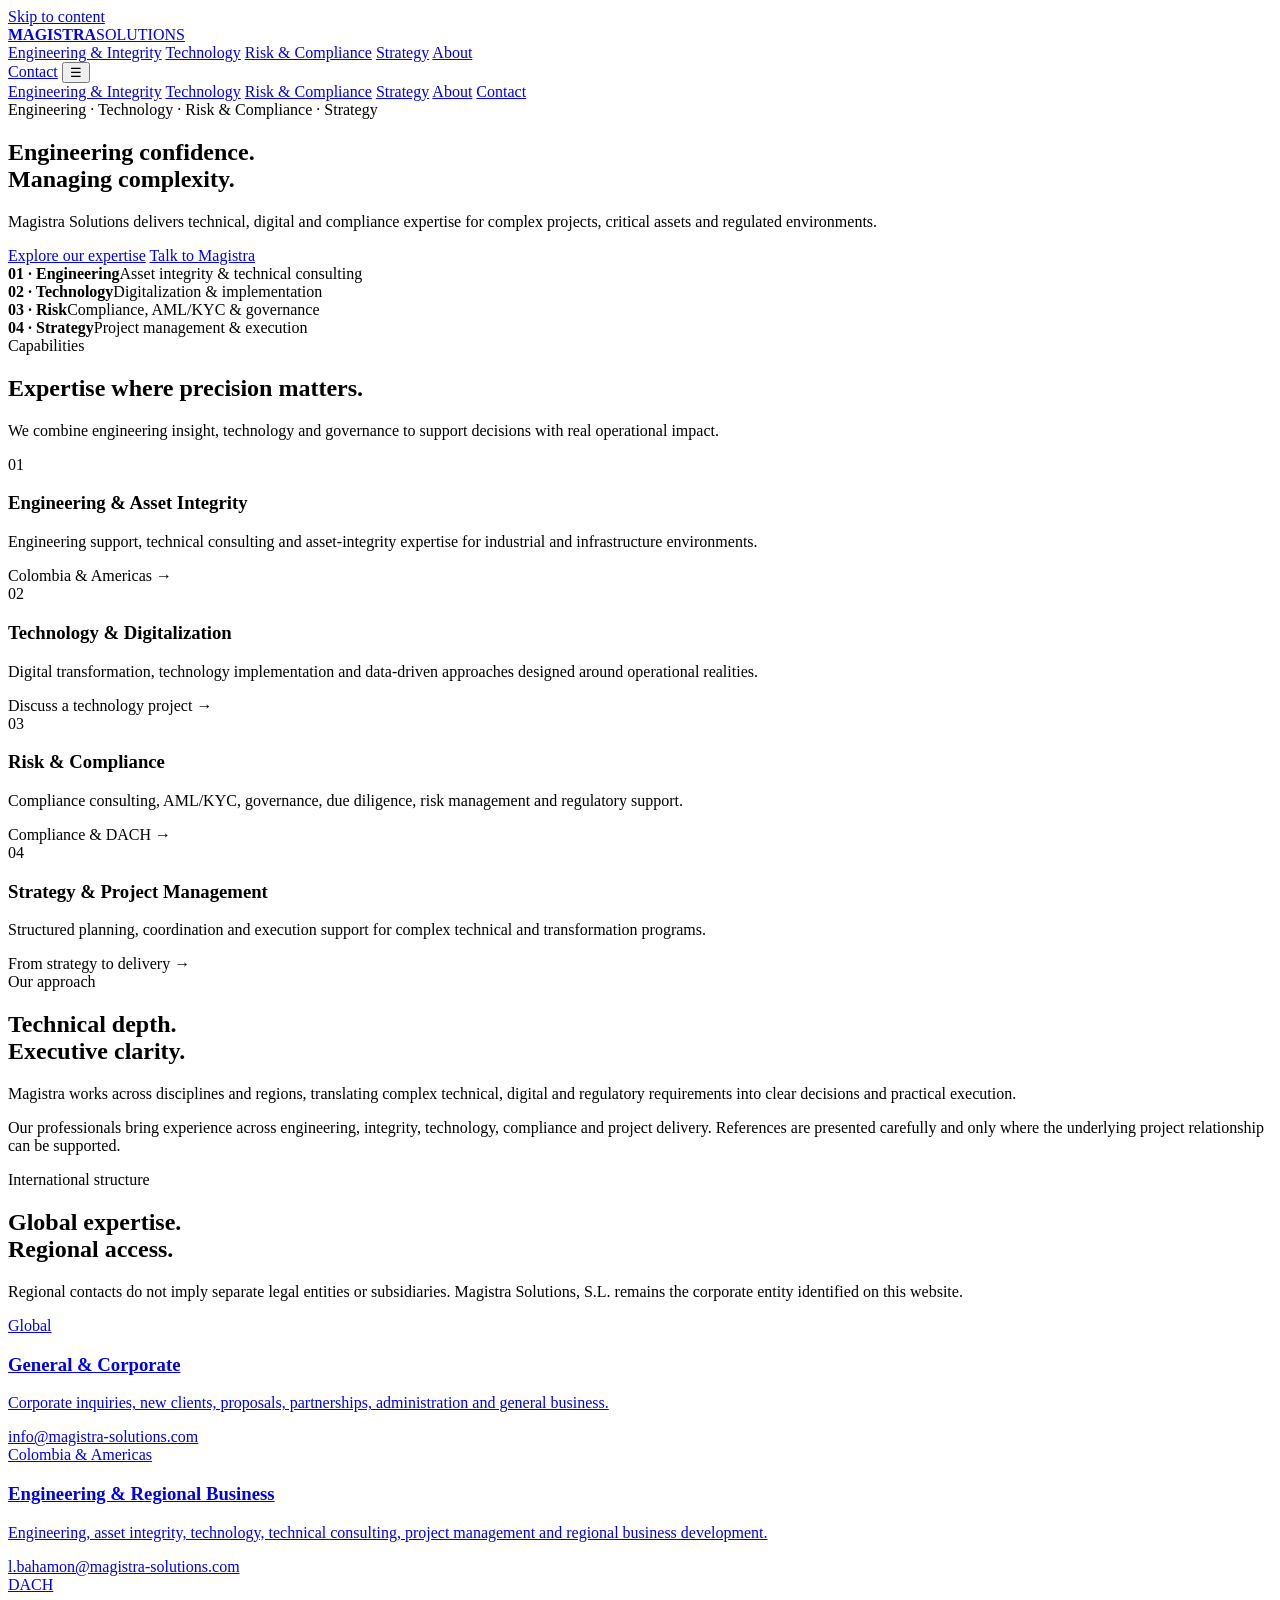
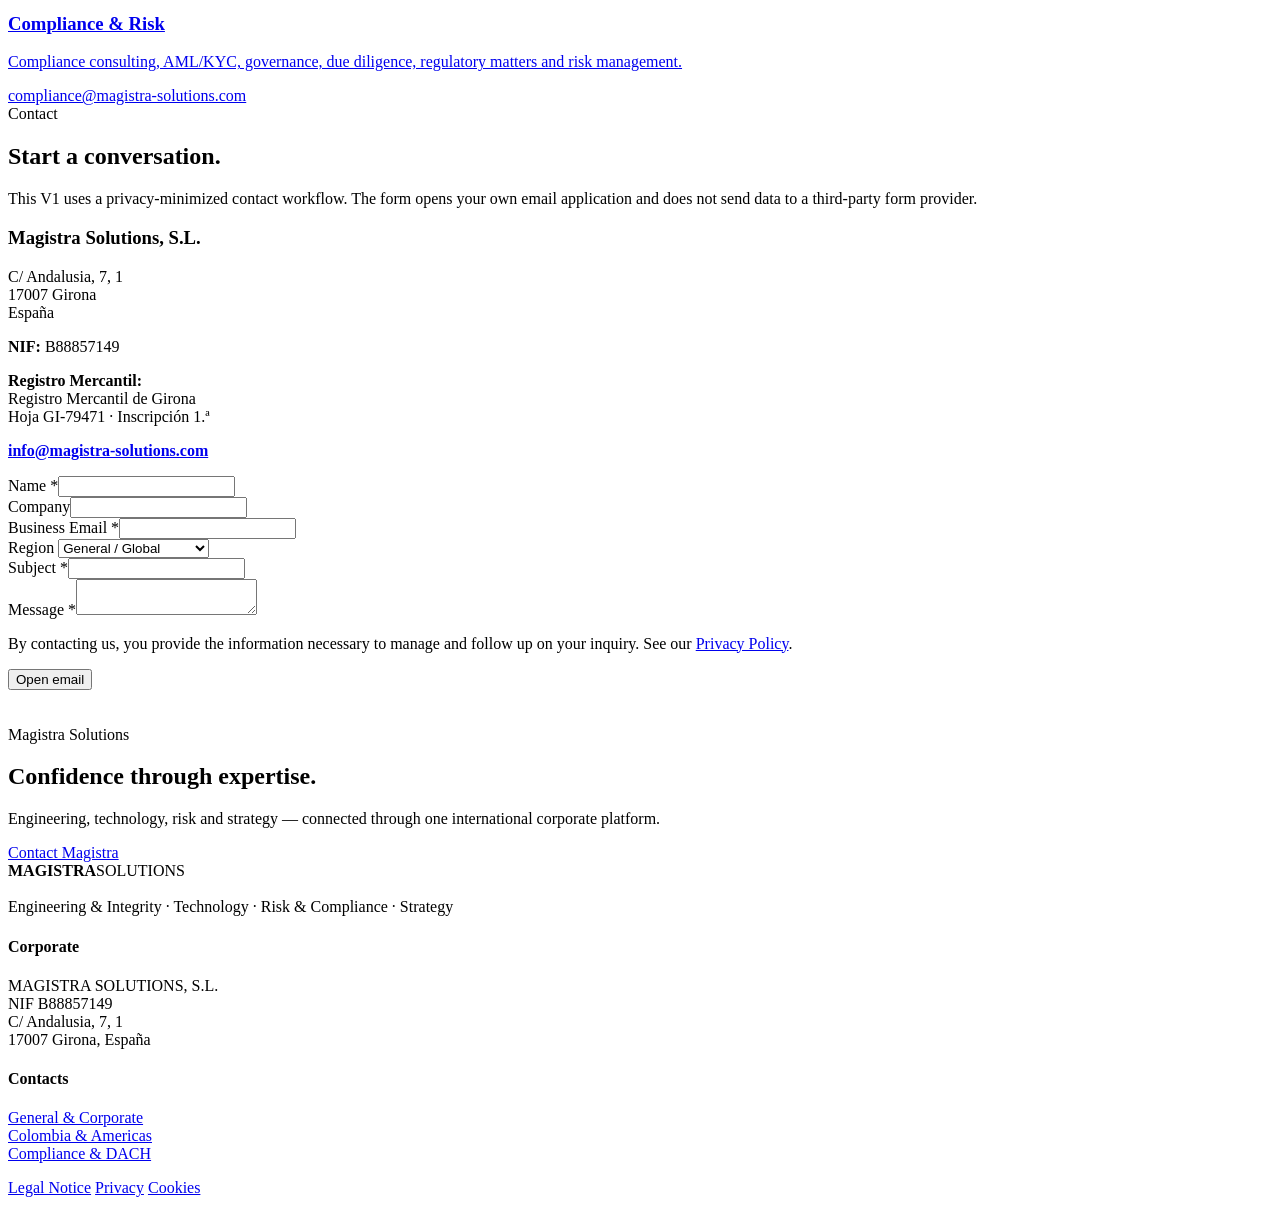
==== index.html @ 89d3f12f "Add files via upload" ====
<!doctype html>
<html lang="en">
<head>
<meta charset="utf-8">
<meta name="viewport" content="width=device-width,initial-scale=1">
<title>Magistra Solutions | Engineering, Technology, Risk & Compliance</title>
<meta name="description" content="Magistra Solutions combines engineering and asset integrity expertise, technology, risk & compliance and strategy across international markets.">
<meta name="theme-color" content="#041426">
<link rel="stylesheet" href="assets/css/style.css">
</head>
<body>

<a class="skip" href="#main">Skip to content</a>
<header class="site-header">
  <div class="wrap header-inner">
    <a class="brand" href="index.html" aria-label="Magistra Solutions home">
      <span class="brand-mark" aria-hidden="true"></span>
      <span class="brand-copy"><strong>MAGISTRA</strong><span>SOLUTIONS</span></span>
    </a>
    <nav class="desktop-nav" aria-label="Main navigation">
      <a href="index.html#engineering">Engineering & Integrity</a>
      <a href="index.html#technology">Technology</a>
      <a href="index.html#compliance">Risk & Compliance</a>
      <a href="index.html#strategy">Strategy</a>
      <a href="index.html#about">About</a>
    </nav>
    <div class="header-actions">
      <a class="btn btn-outline" href="index.html#contact">Contact</a>
      <button class="burger" type="button" data-menu-toggle aria-expanded="false" aria-controls="mobile-menu" aria-label="Open menu">☰</button>
    </div>
  </div>
  <div class="mobile-menu" id="mobile-menu" data-mobile-menu>
    <div class="wrap">
      <a href="index.html#engineering">Engineering & Integrity</a>
      <a href="index.html#technology">Technology</a>
      <a href="index.html#compliance">Risk & Compliance</a>
      <a href="index.html#strategy">Strategy</a>
      <a href="index.html#about">About</a>
      <a href="index.html#contact">Contact</a>
    </div>
  </div>
</header>

<main id="main">
<section class="hero">
  <div class="wrap hero-inner">
    <div class="eyebrow"><span class="dot"></span> Engineering · Technology · Risk & Compliance · Strategy</div>
    <h1>Engineering confidence.<br><span class="gold-text">Managing complexity.</span></h1>
    <p>Magistra Solutions delivers technical, digital and compliance expertise for complex projects, critical assets and regulated environments.</p>
    <div class="hero-actions">
      <a class="btn btn-gold" href="#services">Explore our expertise</a>
      <a class="btn btn-outline" href="#contact">Talk to Magistra</a>
    </div>
    <div class="hero-strip">
      <div><strong>01 · Engineering</strong><span>Asset integrity & technical consulting</span></div>
      <div><strong>02 · Technology</strong><span>Digitalization & implementation</span></div>
      <div><strong>03 · Risk</strong><span>Compliance, AML/KYC & governance</span></div>
      <div><strong>04 · Strategy</strong><span>Project management & execution</span></div>
    </div>
  </div>
</section>

<section id="services">
  <div class="wrap">
    <div class="section-head center reveal">
      <div class="kicker">Capabilities</div>
      <h2>Expertise where <span class="gold-text">precision matters.</span></h2>
      <p>We combine engineering insight, technology and governance to support decisions with real operational impact.</p>
    </div>

    <div class="cards">
      <article class="card reveal" id="engineering">
        <div class="num">01</div>
        <h3>Engineering & Asset Integrity</h3>
        <p>Engineering support, technical consulting and asset-integrity expertise for industrial and infrastructure environments.</p>
        <a class="link-arrow" data-smart-mail data-service="engineering asset integrity" data-region="colombia" data-subject="Engineering & Asset Integrity inquiry">Colombia & Americas →</a>
      </article>

      <article class="card reveal" id="technology">
        <div class="num">02</div>
        <h3>Technology & Digitalization</h3>
        <p>Digital transformation, technology implementation and data-driven approaches designed around operational realities.</p>
        <a class="link-arrow" data-smart-mail data-service="technology digitalization" data-region="global" data-subject="Technology & Digitalization inquiry">Discuss a technology project →</a>
      </article>

      <article class="card reveal" id="compliance">
        <div class="num">03</div>
        <h3>Risk & Compliance</h3>
        <p>Compliance consulting, AML/KYC, governance, due diligence, risk management and regulatory support.</p>
        <a class="link-arrow" data-smart-mail data-service="compliance aml kyc governance risk" data-region="DACH" data-subject="Compliance & Risk inquiry">Compliance & DACH →</a>
      </article>

      <article class="card reveal" id="strategy">
        <div class="num">04</div>
        <h3>Strategy & Project Management</h3>
        <p>Structured planning, coordination and execution support for complex technical and transformation programs.</p>
        <a class="link-arrow" data-smart-mail data-service="strategy project management" data-region="global" data-subject="Strategy & Project Management inquiry">From strategy to delivery →</a>
      </article>
    </div>
  </div>
</section>

<section id="about">
  <div class="wrap">
    <div class="panel reveal">
      <div class="panel-grid">
        <div>
          <div class="kicker">Our approach</div>
          <h2>Technical depth.<br><span class="gold-text">Executive clarity.</span></h2>
        </div>
        <div>
          <p>Magistra works across disciplines and regions, translating complex technical, digital and regulatory requirements into clear decisions and practical execution.</p>
          <p>Our professionals bring experience across engineering, integrity, technology, compliance and project delivery. References are presented carefully and only where the underlying project relationship can be supported.</p>
        </div>
      </div>
    </div>
  </div>
</section>

<section>
  <div class="wrap">
    <div class="section-head reveal">
      <div class="kicker">International structure</div>
      <h2>Global expertise.<br><span class="gold-text">Regional access.</span></h2>
      <p>Regional contacts do not imply separate legal entities or subsidiaries. Magistra Solutions, S.L. remains the corporate entity identified on this website.</p>
    </div>
    <div class="regions">
      <a class="region-card reveal" href="mailto:info@magistra-solutions.com">
        <div class="region">Global</div>
        <h3>General & Corporate</h3>
        <p>Corporate inquiries, new clients, proposals, partnerships, administration and general business.</p>
        <div class="email">info@magistra-solutions.com</div>
      </a>
      <a class="region-card reveal" href="mailto:l.bahamon@magistra-solutions.com">
        <div class="region">Colombia & Americas</div>
        <h3>Engineering & Regional Business</h3>
        <p>Engineering, asset integrity, technology, technical consulting, project management and regional business development.</p>
        <div class="email">l.bahamon@magistra-solutions.com</div>
      </a>
      <a class="region-card reveal" href="mailto:compliance@magistra-solutions.com">
        <div class="region">DACH</div>
        <h3>Compliance & Risk</h3>
        <p>Compliance consulting, AML/KYC, governance, due diligence, regulatory matters and risk management.</p>
        <div class="email">compliance@magistra-solutions.com</div>
      </a>
    </div>
  </div>
</section>

<section id="contact">
  <div class="wrap">
    <div class="section-head reveal">
      <div class="kicker">Contact</div>
      <h2>Start a <span class="gold-text">conversation.</span></h2>
      <p>This V1 uses a privacy-minimized contact workflow. The form opens your own email application and does not send data to a third-party form provider.</p>
    </div>

    <div class="contact-grid">
      <div class="contact-card reveal">
        <h3>Magistra Solutions, S.L.</h3>
        <p>C/ Andalusia, 7, 1<br>17007 Girona<br>España</p>
        <p><strong>NIF:</strong> B88857149</p>
        <p><strong>Registro Mercantil:</strong><br>Registro Mercantil de Girona<br>Hoja GI-79471 · Inscripción 1.ª</p>
        <p><a href="mailto:info@magistra-solutions.com"><strong>info@magistra-solutions.com</strong></a></p>
      </div>

      <form class="reveal" data-contact-form>
        <div class="form-grid">
          <div class="field"><label for="name">Name *</label><input id="name" name="name" autocomplete="name" required></div>
          <div class="field"><label for="company">Company</label><input id="company" name="company" autocomplete="organization"></div>
          <div class="field"><label for="email">Business Email *</label><input id="email" name="email" type="email" autocomplete="email" required></div>
          <div class="field"><label for="region">Region</label>
            <select id="region" name="region">
              <option value="">General / Global</option>
              <option value="Colombia & Americas">Colombia & Americas</option>
              <option value="DACH">DACH</option>
            </select>
          </div>
          <div class="field full"><label for="subject">Subject *</label><input id="subject" name="subject" required></div>
          <div class="field full"><label for="message">Message *</label><textarea id="message" name="message" required></textarea></div>
        </div>
        <p class="form-note">By contacting us, you provide the information necessary to manage and follow up on your inquiry. See our <a href="privacy.html">Privacy Policy</a>.</p>
        <button class="btn btn-gold" type="submit">Open email</button>
        <p class="form-note" data-form-status aria-live="polite"></p>
      </form>
    </div>
  </div>
</section>

<section style="padding-top:20px">
  <div class="wrap">
    <div class="cta reveal">
      <div class="cta-grid">
        <div>
          <div class="kicker">Magistra Solutions</div>
          <h2>Confidence through <span class="gold-text">expertise.</span></h2>
          <p>Engineering, technology, risk and strategy — connected through one international corporate platform.</p>
        </div>
        <a class="btn btn-gold" href="mailto:info@magistra-solutions.com">Contact Magistra</a>
      </div>
    </div>
  </div>
</section>
</main>

<footer class="site-footer">
  <div class="wrap">
    <div class="footer-grid">
      <div>
        <div class="brand">
          <span class="brand-mark" aria-hidden="true"></span>
          <span class="brand-copy"><strong>MAGISTRA</strong><span>SOLUTIONS</span></span>
        </div>
        <p style="margin-top:18px">Engineering & Integrity · Technology · Risk & Compliance · Strategy</p>
      </div>
      <div>
        <h4>Corporate</h4>
        <p>MAGISTRA SOLUTIONS, S.L.<br>NIF B88857149<br>C/ Andalusia, 7, 1<br>17007 Girona, España</p>
      </div>
      <div>
        <h4>Contacts</h4>
        <p><a href="mailto:info@magistra-solutions.com">General & Corporate</a><br>
        <a href="mailto:l.bahamon@magistra-solutions.com">Colombia & Americas</a><br>
        <a href="mailto:compliance@magistra-solutions.com">Compliance & DACH</a></p>
      </div>
    </div>
    <div class="footer-bottom">
      <div class="legal-bar">
        <a href="legal-notice.html">Legal Notice</a>
        <a href="privacy.html">Privacy</a>
        <a href="cookies.html">Cookies</a>
      </div>
      <div style="color:rgba(255,255,255,.45);font-size:.86rem">© 2026 MAGISTRA SOLUTIONS, S.L.</div>
    </div>
  </div>
</footer>

<script src="assets/js/main.js"></script>
</body>
</html>
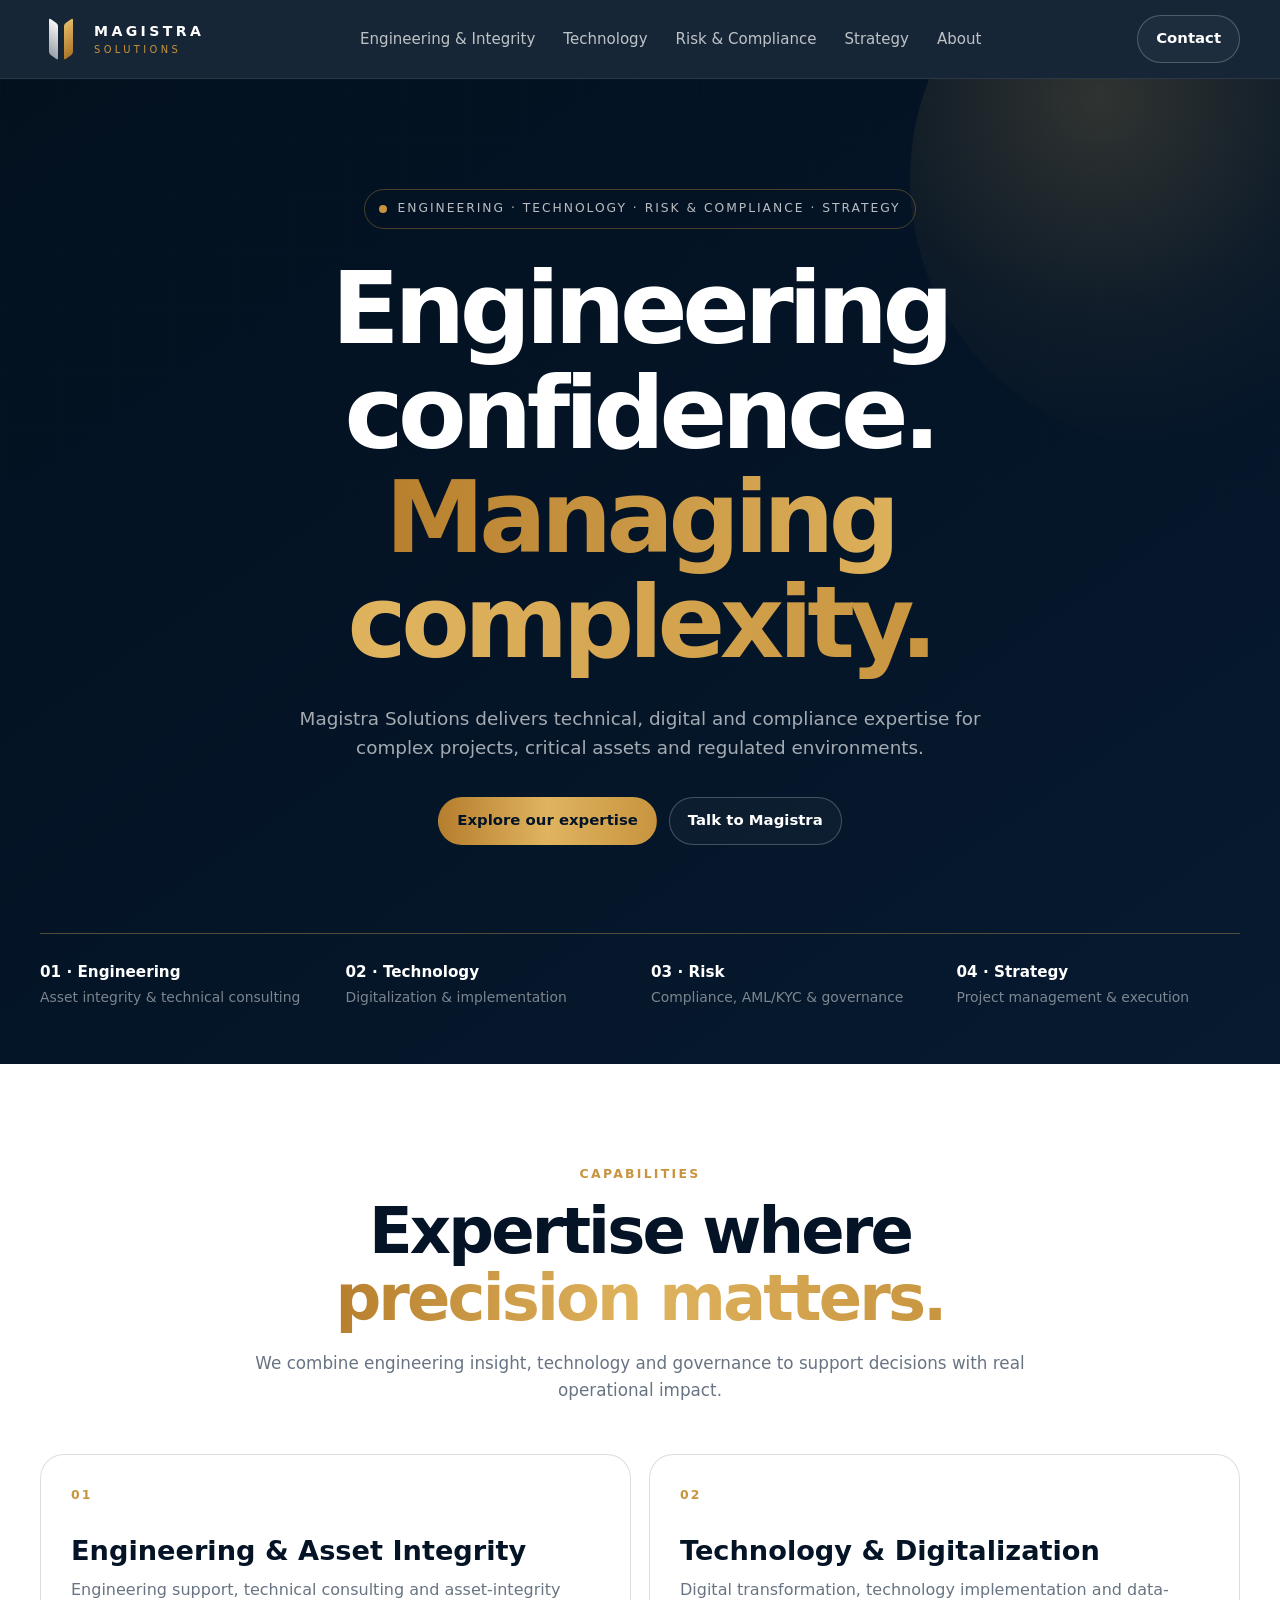
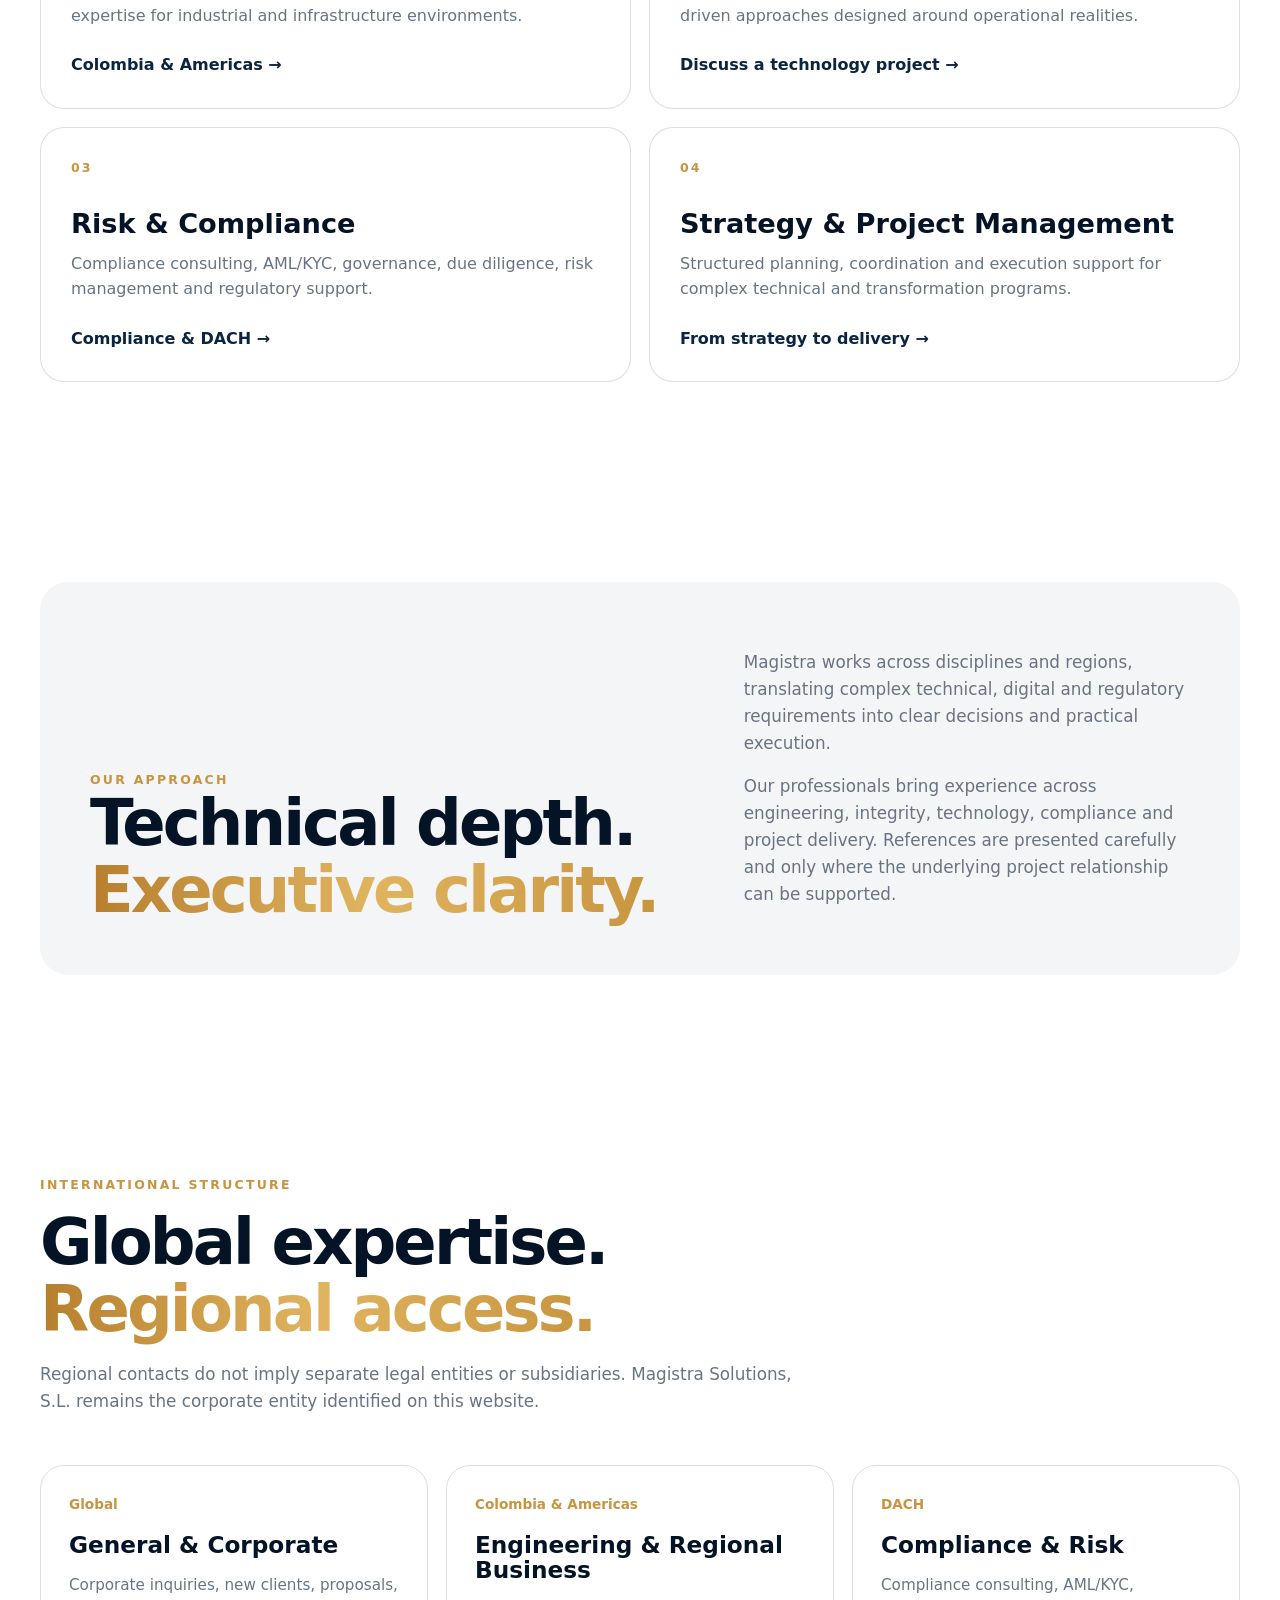
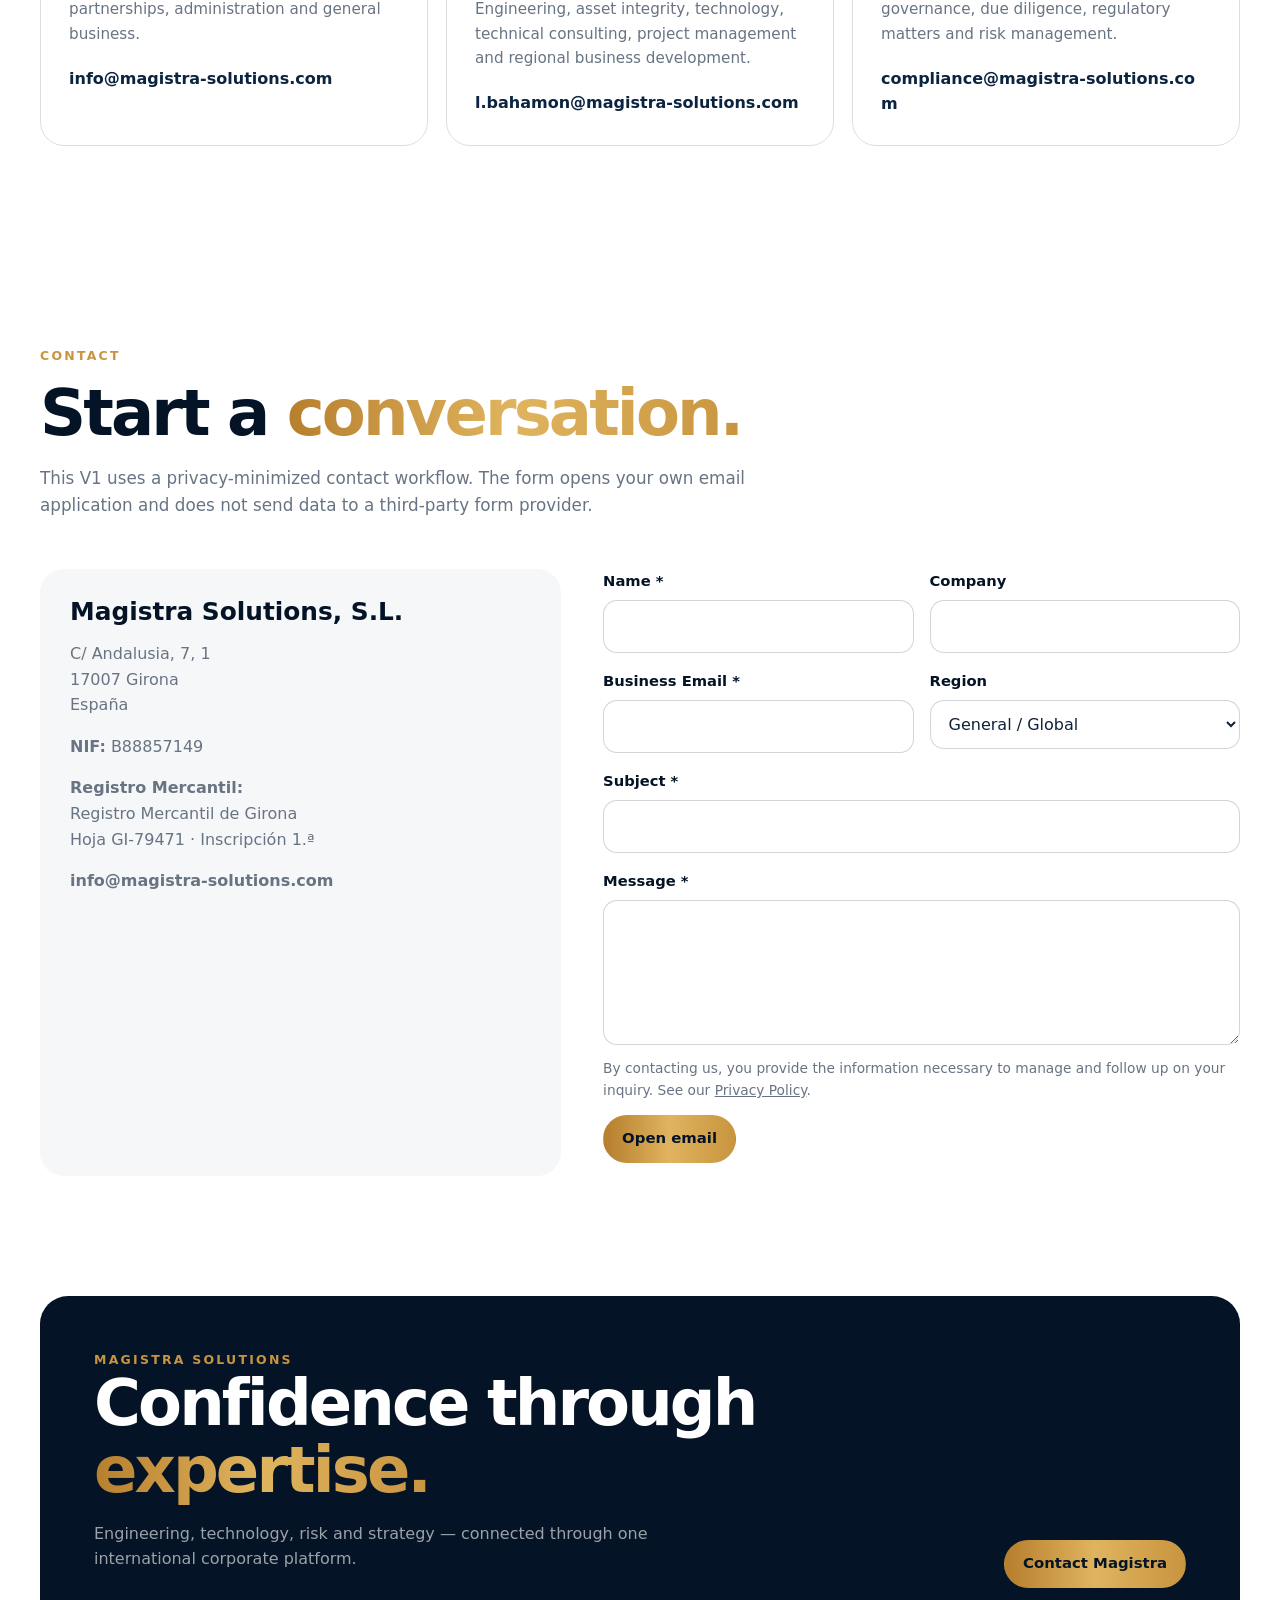
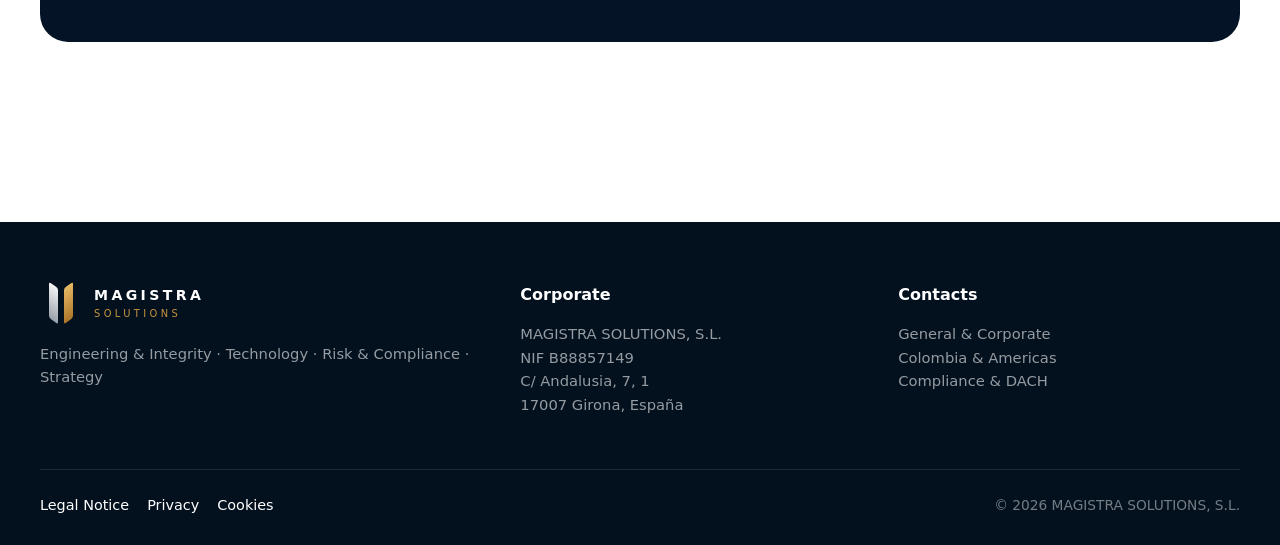
==== commit 0f1ad480: "Add files via upload" ====
--- a/index.html
+++ b/index.html
@@ -6,7 +6,7 @@
 <title>Magistra Solutions | Engineering, Technology, Risk & Compliance</title>
 <meta name="description" content="Magistra Solutions combines engineering and asset integrity expertise, technology, risk & compliance and strategy across international markets.">
 <meta name="theme-color" content="#041426">
-<link rel="stylesheet" href="assets/css/style.css">
+<link rel="stylesheet" href="style.css">
 </head>
 <body>
 
@@ -235,6 +235,6 @@
   </div>
 </footer>
 
-<script src="assets/js/main.js"></script>
+<script src="main.js"></script>
 </body>
 </html>
--- a/style.css
+++ b/style.css
@@ -0,0 +1,176 @@
+
+:root{
+  --navy:#041426;
+  --navy-2:#071a30;
+  --navy-3:#0b2440;
+  --gold:#c8943f;
+  --gold-2:#e0b45f;
+  --silver:#c7cbd1;
+  --white:#f7f7f5;
+  --ink:#10213a;
+  --muted:#687483;
+  --line:rgba(7,24,47,.14);
+  --max:1200px;
+  --radius:28px;
+}
+*{box-sizing:border-box}
+html{scroll-behavior:smooth}
+body{
+  margin:0;
+  font-family:Inter,ui-sans-serif,system-ui,-apple-system,BlinkMacSystemFont,"Segoe UI",sans-serif;
+  color:var(--ink);
+  background:#fff;
+  line-height:1.6;
+}
+a{color:inherit;text-decoration:none}
+img{max-width:100%;display:block}
+button,input,textarea,select{font:inherit}
+.wrap{width:min(calc(100% - 40px),var(--max));margin:auto}
+.skip{position:absolute;left:-9999px;top:auto}
+.skip:focus{left:16px;top:16px;z-index:9999;background:#fff;padding:10px 14px;border-radius:10px}
+.site-header{
+  position:sticky;top:0;z-index:1000;
+  background:rgba(4,20,38,.92);
+  backdrop-filter:blur(14px);
+  border-bottom:1px solid rgba(255,255,255,.08)
+}
+.header-inner{height:78px;display:flex;align-items:center;justify-content:space-between;gap:24px}
+.brand{display:flex;align-items:center;gap:12px;color:#fff}
+.brand-mark{
+  width:42px;height:42px;position:relative;display:inline-block
+}
+.brand-mark:before,.brand-mark:after{
+  content:"";position:absolute;top:3px;width:9px;height:36px;border-radius:2px
+}
+.brand-mark:before{left:9px;background:linear-gradient(#f5f5f4,#9ba1aa);transform:skewY(35deg)}
+.brand-mark:after{right:9px;background:linear-gradient(#e5b965,#ad7629);transform:skewY(-35deg)}
+.brand-copy strong{display:block;letter-spacing:.24em;font-size:.88rem}
+.brand-copy span{display:block;letter-spacing:.34em;font-size:.62rem;color:var(--gold)}
+.desktop-nav{display:flex;gap:28px;align-items:center;color:rgba(255,255,255,.72);font-size:.94rem}
+.desktop-nav a:hover{color:#fff}
+.header-actions{display:flex;align-items:center;gap:12px}
+.btn{
+  display:inline-flex;align-items:center;justify-content:center;min-height:44px;
+  border-radius:999px;padding:11px 18px;font-weight:700;font-size:.93rem;
+  transition:.25s ease;border:1px solid transparent;cursor:pointer
+}
+.btn-gold{background:linear-gradient(90deg,#b67e2d,#e0b45f,#c8943f);color:var(--navy)}
+.btn-gold:hover{transform:translateY(-1px)}
+.btn-outline{border-color:rgba(255,255,255,.23);color:#fff;background:rgba(255,255,255,.03)}
+.btn-outline:hover{background:rgba(255,255,255,.08)}
+.burger{display:none;background:none;border:0;color:#fff;padding:8px;cursor:pointer}
+.mobile-menu{
+  display:none;background:var(--navy);border-top:1px solid rgba(255,255,255,.08);padding:18px 0 24px
+}
+.mobile-menu.open{display:block}
+.mobile-menu a{display:block;padding:12px 0;color:rgba(255,255,255,.78)}
+.hero{
+  position:relative;overflow:hidden;background:linear-gradient(145deg,#03111f 0%,#041426 45%,#071a30 100%);
+  color:#fff;padding:110px 0 54px;min-height:720px
+}
+.hero:before{
+  content:"";position:absolute;inset:0;opacity:.10;
+  background-image:linear-gradient(rgba(255,255,255,.08) 1px,transparent 1px),linear-gradient(90deg,rgba(255,255,255,.08) 1px,transparent 1px);
+  background-size:58px 58px;mask-image:linear-gradient(to bottom,#000,transparent 90%)
+}
+.hero:after{
+  content:"";position:absolute;width:540px;height:540px;right:-170px;top:-170px;border-radius:50%;
+  background:radial-gradient(circle at 35% 35%,rgba(224,180,95,.20),rgba(200,148,63,.05) 45%,transparent 72%)
+}
+.hero-inner{position:relative;z-index:2;text-align:center}
+.eyebrow{
+  display:inline-flex;align-items:center;gap:10px;border:1px solid rgba(200,148,63,.35);
+  border-radius:999px;padding:9px 14px;color:rgba(255,255,255,.72);font-size:.77rem;
+  letter-spacing:.16em;text-transform:uppercase
+}
+.dot{width:8px;height:8px;border-radius:50%;background:var(--gold);box-shadow:0 0 0 0 rgba(200,148,63,.45);animation:pulse 2.4s infinite}
+h1,h2,h3{line-height:1.05;margin:0}
+.hero h1{font-size:clamp(3rem,7.8vw,6.6rem);letter-spacing:-.055em;margin:28px auto 0;max-width:1000px}
+.gold-text{
+  background:linear-gradient(90deg,#b77f2d,#e0b45f,#c8943f);
+  -webkit-background-clip:text;background-clip:text;color:transparent
+}
+.hero p{max-width:760px;margin:28px auto 0;color:rgba(255,255,255,.64);font-size:1.15rem}
+.hero-actions{display:flex;justify-content:center;gap:12px;flex-wrap:wrap;margin-top:34px}
+.hero-strip{margin-top:88px;border-top:1px solid rgba(224,180,95,.35);padding-top:26px;display:grid;grid-template-columns:repeat(4,1fr);gap:22px;text-align:left}
+.hero-strip strong{display:block;color:#fff;font-size:.95rem}
+.hero-strip span{color:rgba(255,255,255,.48);font-size:.87rem}
+section{padding:100px 0}
+.section-head{max-width:780px;margin-bottom:50px}
+.section-head.center{text-align:center;margin-left:auto;margin-right:auto}
+.kicker{color:var(--gold);font-size:.78rem;letter-spacing:.18em;text-transform:uppercase;font-weight:800}
+.section-head h2{font-size:clamp(2.4rem,5vw,4.5rem);letter-spacing:-.045em;margin-top:14px;color:var(--navy)}
+.section-head p{color:var(--muted);font-size:1.05rem;margin-top:18px}
+.cards{display:grid;grid-template-columns:repeat(2,1fr);gap:18px}
+.card{
+  border:1px solid var(--line);border-radius:24px;padding:30px;background:#fff;
+  transition:transform .3s ease,border-color .3s ease,background .3s ease
+}
+.card:hover{transform:translateY(-5px);border-color:rgba(200,148,63,.4);background:rgba(200,148,63,.035)}
+.card .num{color:var(--gold);font-size:.78rem;letter-spacing:.16em;font-weight:800}
+.card h3{font-size:1.7rem;color:var(--navy);margin-top:32px}
+.card p{color:var(--muted);margin:12px 0 0}
+.link-arrow{display:inline-block;margin-top:24px;color:var(--navy-3);font-weight:700}
+.panel{
+  background:#f4f5f6;border-radius:28px;padding:50px
+}
+.panel-grid{display:grid;grid-template-columns:1.15fr .85fr;gap:50px;align-items:end}
+.panel h2{font-size:clamp(2.5rem,5vw,4.6rem);letter-spacing:-.045em;color:var(--navy)}
+.panel p{color:var(--muted);font-size:1.05rem}
+.regions{display:grid;grid-template-columns:repeat(3,1fr);gap:18px}
+.region-card{border:1px solid var(--line);border-radius:24px;padding:28px}
+.region-card .region{color:var(--gold);font-size:.85rem;font-weight:800}
+.region-card h3{font-size:1.45rem;color:var(--navy);margin-top:18px}
+.region-card p{color:var(--muted);font-size:.95rem}
+.region-card .email{margin-top:20px;word-break:break-all;font-weight:800;color:var(--navy-3)}
+.cta{
+  background:var(--navy);color:#fff;border-radius:28px;padding:54px
+}
+.cta-grid{display:grid;grid-template-columns:1fr auto;gap:30px;align-items:end}
+.cta h2{font-size:clamp(2.4rem,5vw,4.6rem);letter-spacing:-.045em}
+.cta p{color:rgba(255,255,255,.6);max-width:660px}
+.contact-grid{display:grid;grid-template-columns:.9fr 1.1fr;gap:42px}
+.contact-card{background:#f6f7f8;border-radius:24px;padding:30px}
+.contact-card h3{color:var(--navy);font-size:1.55rem}
+.contact-card p{color:var(--muted)}
+.form-grid{display:grid;grid-template-columns:1fr 1fr;gap:16px}
+.field{display:flex;flex-direction:column;gap:7px}
+.field.full{grid-column:1/-1}
+label{font-weight:700;color:var(--navy);font-size:.92rem}
+input,textarea,select{
+  width:100%;border:1px solid rgba(7,24,47,.18);border-radius:14px;padding:13px 14px;background:#fff;color:var(--ink)
+}
+textarea{min-height:145px;resize:vertical}
+.form-note{font-size:.86rem;color:var(--muted);margin-top:12px}
+.form-note a{text-decoration:underline}
+.legal-bar{display:flex;gap:18px;flex-wrap:wrap;font-size:.9rem}
+.site-footer{background:#03111f;color:#fff;padding:60px 0 28px;margin-top:80px}
+.footer-grid{display:grid;grid-template-columns:1.3fr 1fr 1fr;gap:36px}
+.footer-grid h4{margin:0 0 12px;font-size:1rem}
+.footer-grid p,.footer-grid a{color:rgba(255,255,255,.58);font-size:.92rem}
+.footer-grid a:hover{color:#fff}
+.footer-bottom{border-top:1px solid rgba(255,255,255,.1);margin-top:38px;padding-top:24px;display:flex;justify-content:space-between;gap:20px;flex-wrap:wrap}
+.legal-page{padding:90px 0 10px}
+.legal-page article{max-width:900px}
+.legal-page h1{font-size:clamp(2.6rem,5vw,4.5rem);color:var(--navy);letter-spacing:-.04em}
+.legal-page h2{font-size:1.45rem;color:var(--navy);margin-top:34px}
+.legal-page p,.legal-page li{color:#435167}
+.notice{border-left:4px solid var(--gold);background:#f7f5ef;padding:16px 18px;border-radius:10px;margin:20px 0}
+.reveal{opacity:0;transform:translateY(24px);transition:opacity .75s ease,transform .75s cubic-bezier(.2,.7,.2,1)}
+.reveal.on{opacity:1;transform:none}
+@keyframes pulse{0%{box-shadow:0 0 0 0 rgba(200,148,63,.45)}70%{box-shadow:0 0 0 12px rgba(200,148,63,0)}100%{box-shadow:0 0 0 0 rgba(200,148,63,0)}}
+@media(max-width:900px){
+  .desktop-nav{display:none}.burger{display:block}.header-actions .btn{display:none}
+  .hero{padding-top:90px;min-height:auto}.hero-strip{grid-template-columns:repeat(2,1fr)}
+  .cards,.regions,.panel-grid,.contact-grid,.footer-grid{grid-template-columns:1fr}
+  .cta-grid{grid-template-columns:1fr}.form-grid{grid-template-columns:1fr}.field.full{grid-column:auto}
+}
+@media(max-width:560px){
+  .wrap{width:min(calc(100% - 24px),var(--max))}
+  .hero h1{font-size:3.15rem}.hero p{font-size:1rem}.hero-strip{grid-template-columns:1fr}
+  section{padding:72px 0}.panel,.cta{padding:30px 24px}.card,.region-card{padding:24px}
+}
+@media(prefers-reduced-motion:reduce){
+  html{scroll-behavior:auto}.reveal{opacity:1;transform:none}.dot{animation:none}
+  *{transition:none!important}
+}
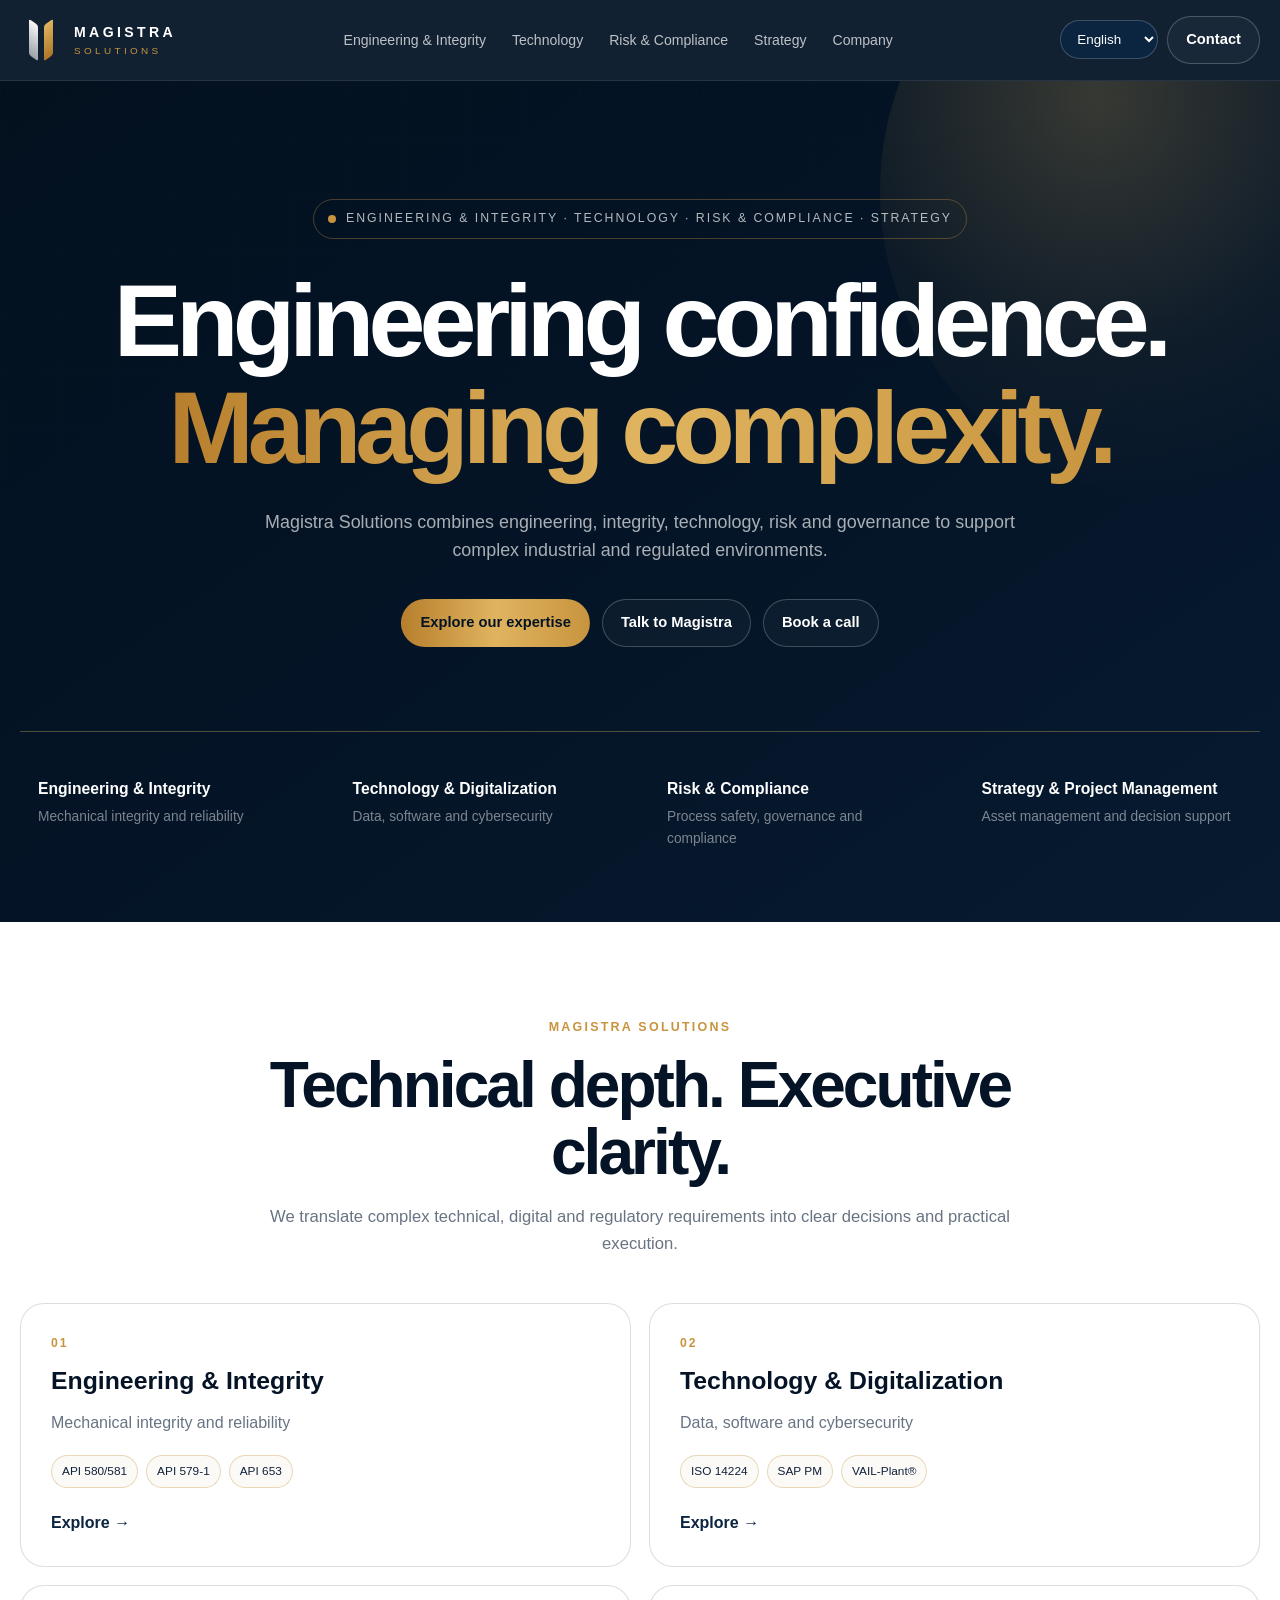
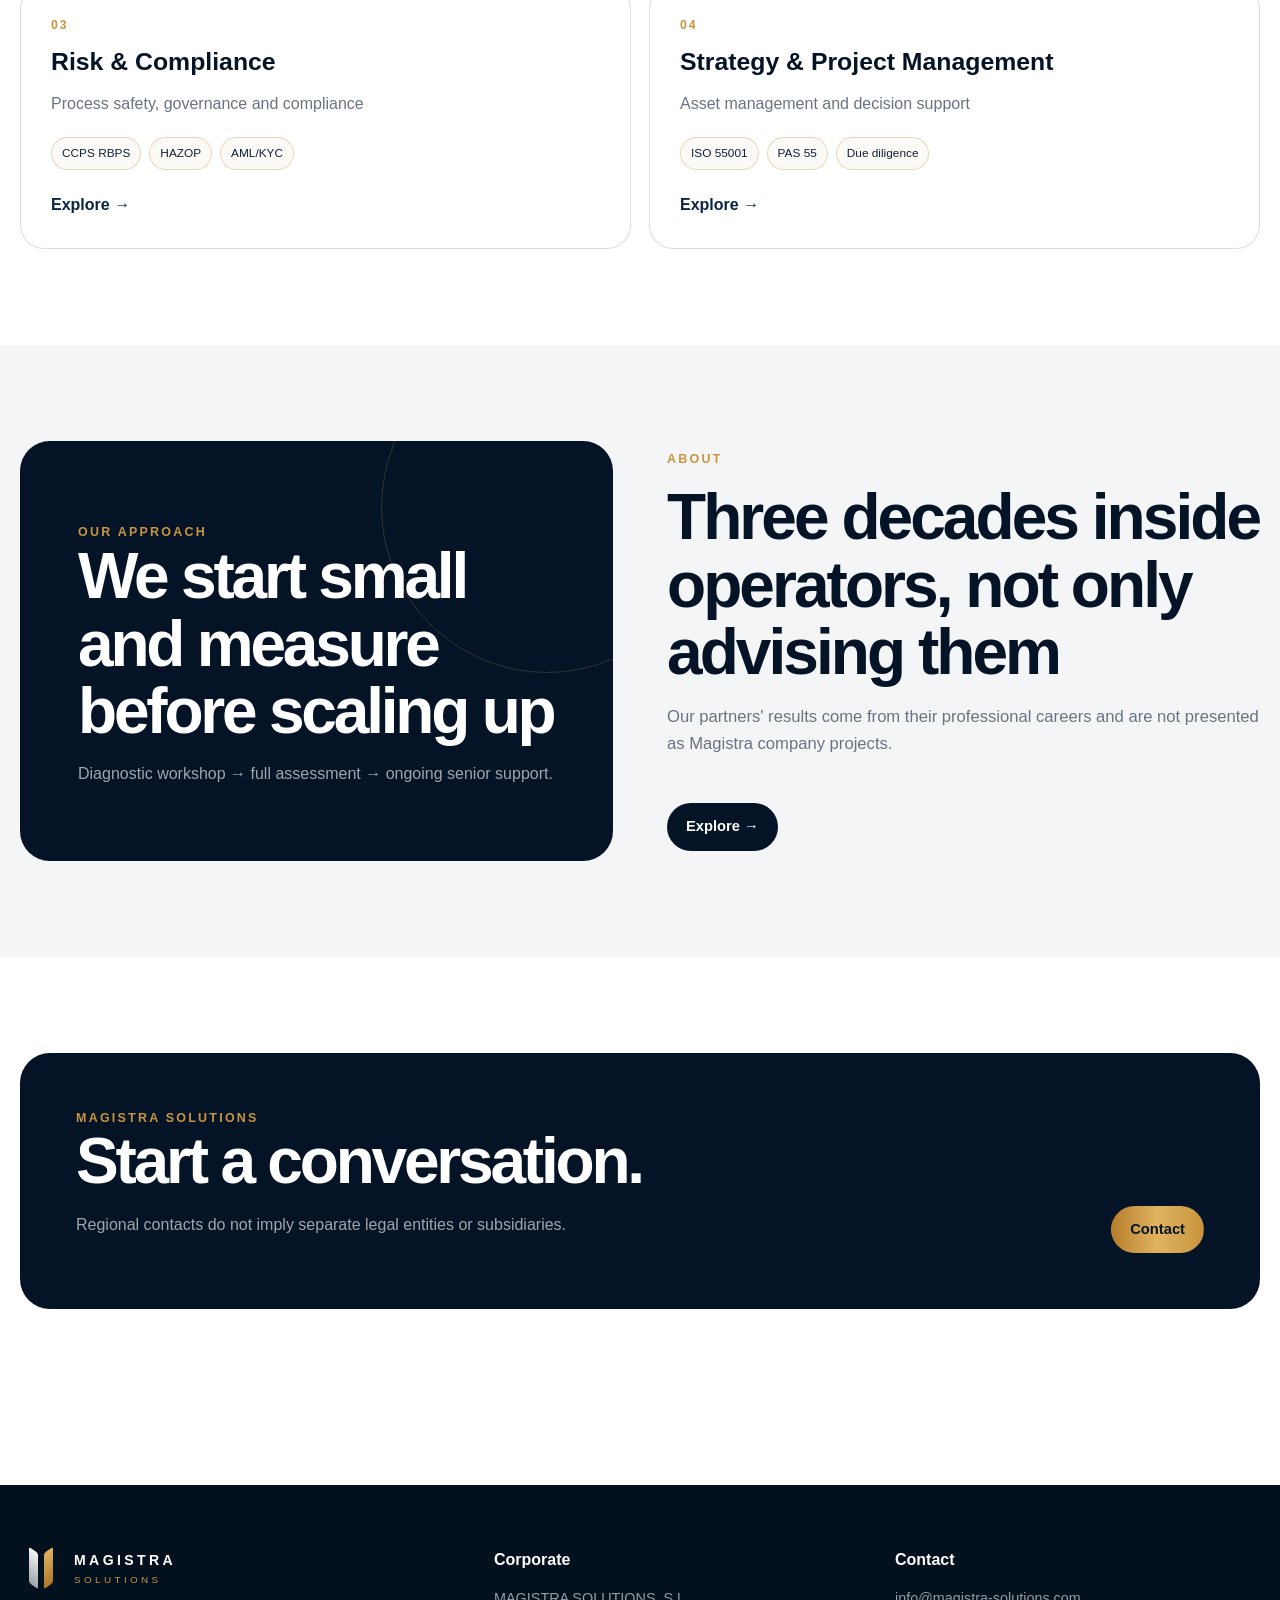
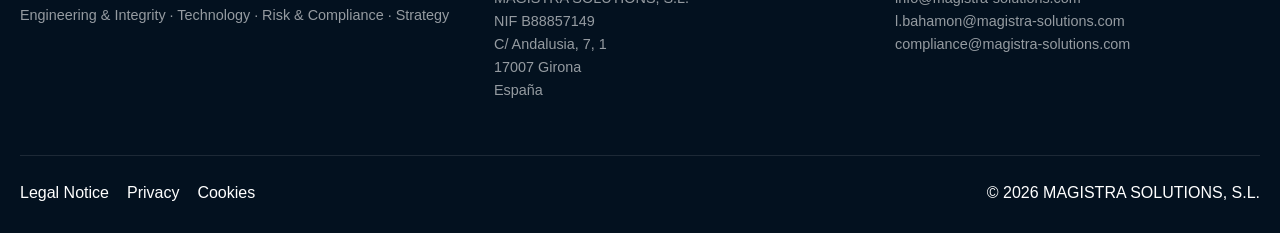
==== commit e043d169: "Add files via upload" ====
--- a/index.html
+++ b/index.html
@@ -1,240 +1,57 @@
-<!doctype html>
-<html lang="en">
-<head>
-<meta charset="utf-8">
-<meta name="viewport" content="width=device-width,initial-scale=1">
-<title>Magistra Solutions | Engineering, Technology, Risk & Compliance</title>
-<meta name="description" content="Magistra Solutions combines engineering and asset integrity expertise, technology, risk & compliance and strategy across international markets.">
-<meta name="theme-color" content="#041426">
-<link rel="stylesheet" href="style.css">
-</head>
-<body>
-
+<!doctype html><html lang="en"><head>
+<meta charset="utf-8"><meta name="viewport" content="width=device-width,initial-scale=1">
+<title>Magistra Solutions | Engineering, Technology, Risk & Compliance</title><meta name="theme-color" content="#041426">
+<meta property="og:type" content="website"><meta property="og:title" content="Magistra Solutions | Engineering, Technology, Risk & Compliance">
+<meta property="og:description" content="Magistra Solutions · Engineering & Integrity · Technology · Risk & Compliance · Strategy">
+<meta property="og:image" content="https://magistra-solutions.com/og-magistra.jpg"><meta property="og:url" content="https://magistra-solutions.com/">
+<meta name="twitter:card" content="summary_large_image">
+<link rel="icon" href="favicon.png" type="image/png"><link rel="stylesheet" href="style.css">
+</head><body>
 <a class="skip" href="#main">Skip to content</a>
 <header class="site-header">
-  <div class="wrap header-inner">
-    <a class="brand" href="index.html" aria-label="Magistra Solutions home">
-      <span class="brand-mark" aria-hidden="true"></span>
-      <span class="brand-copy"><strong>MAGISTRA</strong><span>SOLUTIONS</span></span>
-    </a>
-    <nav class="desktop-nav" aria-label="Main navigation">
-      <a href="index.html#engineering">Engineering & Integrity</a>
-      <a href="index.html#technology">Technology</a>
-      <a href="index.html#compliance">Risk & Compliance</a>
-      <a href="index.html#strategy">Strategy</a>
-      <a href="index.html#about">About</a>
-    </nav>
-    <div class="header-actions">
-      <a class="btn btn-outline" href="index.html#contact">Contact</a>
-      <button class="burger" type="button" data-menu-toggle aria-expanded="false" aria-controls="mobile-menu" aria-label="Open menu">☰</button>
-    </div>
-  </div>
-  <div class="mobile-menu" id="mobile-menu" data-mobile-menu>
-    <div class="wrap">
-      <a href="index.html#engineering">Engineering & Integrity</a>
-      <a href="index.html#technology">Technology</a>
-      <a href="index.html#compliance">Risk & Compliance</a>
-      <a href="index.html#strategy">Strategy</a>
-      <a href="index.html#about">About</a>
-      <a href="index.html#contact">Contact</a>
-    </div>
-  </div>
-</header>
+<div class="wrap header-inner">
+<a class="brand" href="index.html"><span class="brand-mark" aria-hidden="true"></span><span class="brand-copy"><strong>MAGISTRA</strong><span>SOLUTIONS</span></span></a>
+<nav class="navbar" aria-label="Main navigation"><div class="nav-item"><a class="nav-link " href="engineering.html" data-i18n="nav_engineering">Engineering & Integrity</a><div class="dropdown"><a href="engineering.html#rbi">RBI</a><a href="engineering.html#ffs">FFS / RUL</a><a href="engineering.html#rca">RCA / RCM / FMECA</a><a href="engineering.html#ili">ILI / Corrosion</a><a href="engineering.html#training">Technical Training</a></div></div><div class="nav-item"><a class="nav-link " href="technology.html" data-i18n="nav_technology">Technology</a><div class="dropdown"><a href="technology.html#vail">VAIL-Plant®</a><a href="technology.html#sap">Asset Master Data / SAP PM</a><a href="technology.html#data">Data Governance</a><a href="technology.html#models">Analytical Models</a></div></div><div class="nav-item"><a class="nav-link " href="compliance.html" data-i18n="nav_compliance">Risk & Compliance</a><div class="dropdown"><a href="compliance.html#sanctions">Sanctions & Export Controls</a><a href="compliance.html#aml">AML / KYC & Financial Crime</a><a href="compliance.html#payments">Payments & Regulatory Compliance</a><a href="compliance.html#projects">Compliance Management & Regulatory Projects</a></div></div><div class="nav-item"><a class="nav-link " href="strategy.html" data-i18n="nav_strategy">Strategy</a><div class="dropdown"><a href="strategy.html#maturity">Asset Management</a><a href="strategy.html#roadmaps">RCM–RBI Roadmaps</a><a href="strategy.html#duediligence">Technical Due Diligence</a><a href="strategy.html#project">Project Management</a></div></div><div class="nav-item"><a class="nav-link " href="about.html" data-i18n="nav_company">Company</a><div class="dropdown"><a href="about.html#about">About Magistra</a><a href="about.html#experience">Experience</a><a href="about.html#method">Working Method</a><a href="about.html#international">International Structure</a><a href="contact.html">Contact</a></div></div></nav>
+<div class="header-actions">
+<select id="language" class="lang-select" aria-label="Language"><option value="en">English</option><option value="es">Español</option><option value="de">Deutsch</option><option value="ca">Català</option><option value="fr">Français</option></select>
+<a class="btn btn-outline" href="contact.html" data-i18n="nav_contact">Contact</a>
+<button class="burger" type="button" data-menu-toggle aria-expanded="false" aria-controls="mobile-menu">☰</button>
+</div></div>
+<div class="mobile-menu" id="mobile-menu" data-mobile-menu><div class="wrap"><div class="mobile-group"><a href="engineering.html" data-i18n="nav_engineering">Engineering & Integrity</a><small><a href="engineering.html#rbi">RBI</a><a href="engineering.html#ffs">FFS / RUL</a><a href="engineering.html#rca">RCA / RCM / FMECA</a><a href="engineering.html#ili">ILI / Corrosion</a><a href="engineering.html#training">Technical Training</a></small></div><div class="mobile-group"><a href="technology.html" data-i18n="nav_technology">Technology</a><small><a href="technology.html#vail">VAIL-Plant®</a><a href="technology.html#sap">Asset Master Data / SAP PM</a><a href="technology.html#data">Data Governance</a><a href="technology.html#models">Analytical Models</a></small></div><div class="mobile-group"><a href="compliance.html" data-i18n="nav_compliance">Risk & Compliance</a><small><a href="compliance.html#sanctions">Sanctions & Export Controls</a><a href="compliance.html#aml">AML / KYC & Financial Crime</a><a href="compliance.html#payments">Payments & Regulatory Compliance</a><a href="compliance.html#projects">Compliance Management & Regulatory Projects</a></small></div><div class="mobile-group"><a href="strategy.html" data-i18n="nav_strategy">Strategy</a><small><a href="strategy.html#maturity">Asset Management</a><a href="strategy.html#roadmaps">RCM–RBI Roadmaps</a><a href="strategy.html#duediligence">Technical Due Diligence</a><a href="strategy.html#project">Project Management</a></small></div><div class="mobile-group"><a href="about.html" data-i18n="nav_company">Company</a><small><a href="about.html#about">About Magistra</a><a href="about.html#experience">Experience</a><a href="about.html#method">Working Method</a><a href="about.html#international">International Structure</a><a href="contact.html">Contact</a></small></div></div></div>
+</header><main id="main">
+<section class="hero"><div class="wrap hero-inner">
+<div class="eyebrow"><span class="dot"></span><span>ENGINEERING & INTEGRITY · TECHNOLOGY · RISK & COMPLIANCE · STRATEGY</span></div>
+<h1><span data-i18n="home_hero1">Engineering confidence.</span><br><span class="gold-text" data-i18n="home_hero2">Managing complexity.</span></h1>
+<p data-i18n="home_intro">Magistra Solutions combines engineering, integrity, technology, risk and governance to support complex industrial and regulated environments.</p>
+<div class="hero-actions"><a class="btn btn-gold" href="engineering.html" data-i18n="explore">Explore our expertise</a><a class="btn btn-outline" href="contact.html" data-i18n="talk">Talk to Magistra</a><a class="btn btn-outline" href="https://calendar.app.google/2bdi6XMywj6YiHj46" target="_blank" rel="noopener" data-i18n="book">Book a call</a></div>
+<div class="hero-strip">
+<a href="engineering.html"><strong data-i18n="eng_title">Engineering & Integrity</strong><span data-i18n="eng_sub">Mechanical integrity and reliability</span></a>
+<a href="technology.html"><strong data-i18n="tech_title">Technology & Digitalization</strong><span data-i18n="tech_sub">Data, software and cybersecurity</span></a>
+<a href="compliance.html"><strong data-i18n="comp_title">Risk & Compliance</strong><span data-i18n="comp_sub">Process safety, governance and compliance</span></a>
+<a href="strategy.html"><strong data-i18n="strat_title">Strategy & Project Management</strong><span data-i18n="strat_sub">Asset management and decision support</span></a>
+</div></div></section>
 
-<main id="main">
-<section class="hero">
-  <div class="wrap hero-inner">
-    <div class="eyebrow"><span class="dot"></span> Engineering · Technology · Risk & Compliance · Strategy</div>
-    <h1>Engineering confidence.<br><span class="gold-text">Managing complexity.</span></h1>
-    <p>Magistra Solutions delivers technical, digital and compliance expertise for complex projects, critical assets and regulated environments.</p>
-    <div class="hero-actions">
-      <a class="btn btn-gold" href="#services">Explore our expertise</a>
-      <a class="btn btn-outline" href="#contact">Talk to Magistra</a>
-    </div>
-    <div class="hero-strip">
-      <div><strong>01 · Engineering</strong><span>Asset integrity & technical consulting</span></div>
-      <div><strong>02 · Technology</strong><span>Digitalization & implementation</span></div>
-      <div><strong>03 · Risk</strong><span>Compliance, AML/KYC & governance</span></div>
-      <div><strong>04 · Strategy</strong><span>Project management & execution</span></div>
-    </div>
-  </div>
-</section>
+<section><div class="wrap">
+<div class="section-head center reveal"><div class="kicker">MAGISTRA SOLUTIONS</div><h2 data-i18n="approach_h">Technical depth. Executive clarity.</h2><p data-i18n="approach_p">We translate complex technical, digital and regulatory requirements into clear decisions and practical execution.</p></div>
+<div class="cards">
+<article class="card reveal-left"><div class="num">01</div><h3 data-i18n="eng_title">Engineering & Integrity</h3><p data-i18n="eng_sub">Mechanical integrity and reliability</p><div class="badges"><span class="badge">API 580/581</span><span class="badge">API 579-1</span><span class="badge">API 653</span></div><a class="link-arrow" href="engineering.html" data-i18n="learn_more">Explore →</a></article>
+<article class="card reveal-right"><div class="num">02</div><h3 data-i18n="tech_title">Technology & Digitalization</h3><p data-i18n="tech_sub">Data, software and cybersecurity</p><div class="badges"><span class="badge">ISO 14224</span><span class="badge">SAP PM</span><span class="badge">VAIL-Plant®</span></div><a class="link-arrow" href="technology.html" data-i18n="learn_more">Explore →</a></article>
+<article class="card reveal-left"><div class="num">03</div><h3 data-i18n="comp_title">Risk & Compliance</h3><p data-i18n="comp_sub">Process safety, governance and compliance</p><div class="badges"><span class="badge">CCPS RBPS</span><span class="badge">HAZOP</span><span class="badge">AML/KYC</span></div><a class="link-arrow" href="compliance.html" data-i18n="learn_more">Explore →</a></article>
+<article class="card reveal-right"><div class="num">04</div><h3 data-i18n="strat_title">Strategy & Project Management</h3><p data-i18n="strat_sub">Asset management and decision support</p><div class="badges"><span class="badge">ISO 55001</span><span class="badge">PAS 55</span><span class="badge">Due diligence</span></div><a class="link-arrow" href="strategy.html" data-i18n="learn_more">Explore →</a></article>
+</div></div></section>
 
-<section id="services">
-  <div class="wrap">
-    <div class="section-head center reveal">
-      <div class="kicker">Capabilities</div>
-      <h2>Expertise where <span class="gold-text">precision matters.</span></h2>
-      <p>We combine engineering insight, technology and governance to support decisions with real operational impact.</p>
-    </div>
+<section class="band"><div class="wrap split">
+<div class="statement reveal-left"><div class="kicker" data-i18n="approach_k">Our approach</div><h2 data-i18n="method_h">We start small and measure before scaling up</h2><p>Diagnostic workshop → full assessment → ongoing senior support.</p></div>
+<div class="reveal-right"><div class="section-head"><div class="kicker" data-i18n="about">About</div><h2 data-i18n="experience_h">Three decades inside operators, not only advising them</h2><p data-i18n="experience_p">Our partners' results come from their professional careers and are not presented as Magistra company projects.</p></div><a class="btn btn-navy" href="about.html" data-i18n="learn_more">Explore →</a></div>
+</div></section>
 
-    <div class="cards">
-      <article class="card reveal" id="engineering">
-        <div class="num">01</div>
-        <h3>Engineering & Asset Integrity</h3>
-        <p>Engineering support, technical consulting and asset-integrity expertise for industrial and infrastructure environments.</p>
-        <a class="link-arrow" data-smart-mail data-service="engineering asset integrity" data-region="colombia" data-subject="Engineering & Asset Integrity inquiry">Colombia & Americas →</a>
-      </article>
-
-      <article class="card reveal" id="technology">
-        <div class="num">02</div>
-        <h3>Technology & Digitalization</h3>
-        <p>Digital transformation, technology implementation and data-driven approaches designed around operational realities.</p>
-        <a class="link-arrow" data-smart-mail data-service="technology digitalization" data-region="global" data-subject="Technology & Digitalization inquiry">Discuss a technology project →</a>
-      </article>
-
-      <article class="card reveal" id="compliance">
-        <div class="num">03</div>
-        <h3>Risk & Compliance</h3>
-        <p>Compliance consulting, AML/KYC, governance, due diligence, risk management and regulatory support.</p>
-        <a class="link-arrow" data-smart-mail data-service="compliance aml kyc governance risk" data-region="DACH" data-subject="Compliance & Risk inquiry">Compliance & DACH →</a>
-      </article>
-
-      <article class="card reveal" id="strategy">
-        <div class="num">04</div>
-        <h3>Strategy & Project Management</h3>
-        <p>Structured planning, coordination and execution support for complex technical and transformation programs.</p>
-        <a class="link-arrow" data-smart-mail data-service="strategy project management" data-region="global" data-subject="Strategy & Project Management inquiry">From strategy to delivery →</a>
-      </article>
-    </div>
-  </div>
-</section>
-
-<section id="about">
-  <div class="wrap">
-    <div class="panel reveal">
-      <div class="panel-grid">
-        <div>
-          <div class="kicker">Our approach</div>
-          <h2>Technical depth.<br><span class="gold-text">Executive clarity.</span></h2>
-        </div>
-        <div>
-          <p>Magistra works across disciplines and regions, translating complex technical, digital and regulatory requirements into clear decisions and practical execution.</p>
-          <p>Our professionals bring experience across engineering, integrity, technology, compliance and project delivery. References are presented carefully and only where the underlying project relationship can be supported.</p>
-        </div>
-      </div>
-    </div>
-  </div>
-</section>
-
-<section>
-  <div class="wrap">
-    <div class="section-head reveal">
-      <div class="kicker">International structure</div>
-      <h2>Global expertise.<br><span class="gold-text">Regional access.</span></h2>
-      <p>Regional contacts do not imply separate legal entities or subsidiaries. Magistra Solutions, S.L. remains the corporate entity identified on this website.</p>
-    </div>
-    <div class="regions">
-      <a class="region-card reveal" href="mailto:info@magistra-solutions.com">
-        <div class="region">Global</div>
-        <h3>General & Corporate</h3>
-        <p>Corporate inquiries, new clients, proposals, partnerships, administration and general business.</p>
-        <div class="email">info@magistra-solutions.com</div>
-      </a>
-      <a class="region-card reveal" href="mailto:l.bahamon@magistra-solutions.com">
-        <div class="region">Colombia & Americas</div>
-        <h3>Engineering & Regional Business</h3>
-        <p>Engineering, asset integrity, technology, technical consulting, project management and regional business development.</p>
-        <div class="email">l.bahamon@magistra-solutions.com</div>
-      </a>
-      <a class="region-card reveal" href="mailto:compliance@magistra-solutions.com">
-        <div class="region">DACH</div>
-        <h3>Compliance & Risk</h3>
-        <p>Compliance consulting, AML/KYC, governance, due diligence, regulatory matters and risk management.</p>
-        <div class="email">compliance@magistra-solutions.com</div>
-      </a>
-    </div>
-  </div>
-</section>
-
-<section id="contact">
-  <div class="wrap">
-    <div class="section-head reveal">
-      <div class="kicker">Contact</div>
-      <h2>Start a <span class="gold-text">conversation.</span></h2>
-      <p>This V1 uses a privacy-minimized contact workflow. The form opens your own email application and does not send data to a third-party form provider.</p>
-    </div>
-
-    <div class="contact-grid">
-      <div class="contact-card reveal">
-        <h3>Magistra Solutions, S.L.</h3>
-        <p>C/ Andalusia, 7, 1<br>17007 Girona<br>España</p>
-        <p><strong>NIF:</strong> B88857149</p>
-        <p><strong>Registro Mercantil:</strong><br>Registro Mercantil de Girona<br>Hoja GI-79471 · Inscripción 1.ª</p>
-        <p><a href="mailto:info@magistra-solutions.com"><strong>info@magistra-solutions.com</strong></a></p>
-      </div>
-
-      <form class="reveal" data-contact-form>
-        <div class="form-grid">
-          <div class="field"><label for="name">Name *</label><input id="name" name="name" autocomplete="name" required></div>
-          <div class="field"><label for="company">Company</label><input id="company" name="company" autocomplete="organization"></div>
-          <div class="field"><label for="email">Business Email *</label><input id="email" name="email" type="email" autocomplete="email" required></div>
-          <div class="field"><label for="region">Region</label>
-            <select id="region" name="region">
-              <option value="">General / Global</option>
-              <option value="Colombia & Americas">Colombia & Americas</option>
-              <option value="DACH">DACH</option>
-            </select>
-          </div>
-          <div class="field full"><label for="subject">Subject *</label><input id="subject" name="subject" required></div>
-          <div class="field full"><label for="message">Message *</label><textarea id="message" name="message" required></textarea></div>
-        </div>
-        <p class="form-note">By contacting us, you provide the information necessary to manage and follow up on your inquiry. See our <a href="privacy.html">Privacy Policy</a>.</p>
-        <button class="btn btn-gold" type="submit">Open email</button>
-        <p class="form-note" data-form-status aria-live="polite"></p>
-      </form>
-    </div>
-  </div>
-</section>
-
-<section style="padding-top:20px">
-  <div class="wrap">
-    <div class="cta reveal">
-      <div class="cta-grid">
-        <div>
-          <div class="kicker">Magistra Solutions</div>
-          <h2>Confidence through <span class="gold-text">expertise.</span></h2>
-          <p>Engineering, technology, risk and strategy — connected through one international corporate platform.</p>
-        </div>
-        <a class="btn btn-gold" href="mailto:info@magistra-solutions.com">Contact Magistra</a>
-      </div>
-    </div>
-  </div>
-</section>
+<section><div class="wrap"><div class="cta reveal"><div class="cta-grid"><div><div class="kicker">MAGISTRA SOLUTIONS</div><h2 data-i18n="contact_h">Start a conversation.</h2><p data-i18n="intl_p">Regional contacts do not imply separate legal entities or subsidiaries.</p></div><a class="btn btn-gold" href="contact.html" data-i18n="nav_contact">Contact</a></div></div></div></section>
 </main>
-
-<footer class="site-footer">
-  <div class="wrap">
-    <div class="footer-grid">
-      <div>
-        <div class="brand">
-          <span class="brand-mark" aria-hidden="true"></span>
-          <span class="brand-copy"><strong>MAGISTRA</strong><span>SOLUTIONS</span></span>
-        </div>
-        <p style="margin-top:18px">Engineering & Integrity · Technology · Risk & Compliance · Strategy</p>
-      </div>
-      <div>
-        <h4>Corporate</h4>
-        <p>MAGISTRA SOLUTIONS, S.L.<br>NIF B88857149<br>C/ Andalusia, 7, 1<br>17007 Girona, España</p>
-      </div>
-      <div>
-        <h4>Contacts</h4>
-        <p><a href="mailto:info@magistra-solutions.com">General & Corporate</a><br>
-        <a href="mailto:l.bahamon@magistra-solutions.com">Colombia & Americas</a><br>
-        <a href="mailto:compliance@magistra-solutions.com">Compliance & DACH</a></p>
-      </div>
-    </div>
-    <div class="footer-bottom">
-      <div class="legal-bar">
-        <a href="legal-notice.html">Legal Notice</a>
-        <a href="privacy.html">Privacy</a>
-        <a href="cookies.html">Cookies</a>
-      </div>
-      <div style="color:rgba(255,255,255,.45);font-size:.86rem">© 2026 MAGISTRA SOLUTIONS, S.L.</div>
-    </div>
-  </div>
-</footer>
-
-<script src="main.js"></script>
-</body>
-</html>+<footer class="site-footer"><div class="wrap">
+<div class="footer-grid">
+<div><div class="brand"><span class="brand-mark"></span><span class="brand-copy"><strong>MAGISTRA</strong><span>SOLUTIONS</span></span></div><p data-i18n="footer_tag">Engineering & Integrity · Technology · Risk & Compliance · Strategy</p></div>
+<div><h4>Corporate</h4><p>MAGISTRA SOLUTIONS, S.L.<br>NIF B88857149<br>C/ Andalusia, 7, 1<br>17007 Girona<br>España</p></div>
+<div><h4 data-i18n="nav_contact">Contact</h4><p><a href="mailto:info@magistra-solutions.com">info@magistra-solutions.com</a><br><a href="mailto:l.bahamon@magistra-solutions.com">l.bahamon@magistra-solutions.com</a><br><a href="mailto:compliance@magistra-solutions.com">compliance@magistra-solutions.com</a></p></div>
+</div>
+<div class="footer-bottom"><div class="legal-bar"><a href="legal-notice.html" data-i18n="legal">Legal Notice</a><a href="privacy.html" data-i18n="privacy">Privacy</a><a href="cookies.html" data-i18n="cookies">Cookies</a></div><div>© 2026 MAGISTRA SOLUTIONS, S.L.</div></div>
+</div></footer><script src="main.js"></script></body></html>
--- a/style.css
+++ b/style.css
@@ -1,176 +1,218 @@
 
 :root{
-  --navy:#041426;
-  --navy-2:#071a30;
-  --navy-3:#0b2440;
-  --gold:#c8943f;
-  --gold-2:#e0b45f;
-  --silver:#c7cbd1;
-  --white:#f7f7f5;
-  --ink:#10213a;
-  --muted:#687483;
-  --line:rgba(7,24,47,.14);
-  --max:1200px;
-  --radius:28px;
+  --navy:#041426; --navy2:#071a30; --navy3:#0b2440;
+  --gold:#c8943f; --gold2:#e0b45f; --silver:#c7cbd1;
+  --white:#f7f7f5; --ink:#10213a; --muted:#687483;
+  --soft:#f4f5f6; --line:rgba(7,24,47,.14); --max:1240px;
 }
 *{box-sizing:border-box}
 html{scroll-behavior:smooth}
 body{
-  margin:0;
-  font-family:Inter,ui-sans-serif,system-ui,-apple-system,BlinkMacSystemFont,"Segoe UI",sans-serif;
-  color:var(--ink);
-  background:#fff;
-  line-height:1.6;
+  margin:0;font-family:-apple-system,BlinkMacSystemFont,"Segoe UI",Arial,Helvetica,sans-serif;
+  color:var(--ink);background:#fff;line-height:1.6
 }
 a{color:inherit;text-decoration:none}
+button,input,textarea,select{font:inherit}
 img{max-width:100%;display:block}
-button,input,textarea,select{font:inherit}
 .wrap{width:min(calc(100% - 40px),var(--max));margin:auto}
-.skip{position:absolute;left:-9999px;top:auto}
+.skip{position:absolute;left:-9999px}
 .skip:focus{left:16px;top:16px;z-index:9999;background:#fff;padding:10px 14px;border-radius:10px}
 .site-header{
-  position:sticky;top:0;z-index:1000;
-  background:rgba(4,20,38,.92);
-  backdrop-filter:blur(14px);
-  border-bottom:1px solid rgba(255,255,255,.08)
-}
-.header-inner{height:78px;display:flex;align-items:center;justify-content:space-between;gap:24px}
+  position:sticky;top:0;z-index:1000;background:rgba(4,20,38,.94);
+  border-bottom:1px solid rgba(255,255,255,.08);backdrop-filter:blur(16px)
+}
+.header-inner{min-height:80px;display:flex;align-items:center;justify-content:space-between;gap:18px}
 .brand{display:flex;align-items:center;gap:12px;color:#fff}
-.brand-mark{
-  width:42px;height:42px;position:relative;display:inline-block
-}
-.brand-mark:before,.brand-mark:after{
-  content:"";position:absolute;top:3px;width:9px;height:36px;border-radius:2px
-}
-.brand-mark:before{left:9px;background:linear-gradient(#f5f5f4,#9ba1aa);transform:skewY(35deg)}
-.brand-mark:after{right:9px;background:linear-gradient(#e5b965,#ad7629);transform:skewY(-35deg)}
+.brand-mark{width:42px;height:42px;position:relative;display:inline-block;flex:0 0 auto}
+.brand-mark:before,.brand-mark:after{content:"";position:absolute;top:3px;width:9px;height:36px;border-radius:2px}
+.brand-mark:before{left:9px;background:linear-gradient(#f7f7f5,#9aa1aa);transform:skewY(35deg)}
+.brand-mark:after{right:9px;background:linear-gradient(#e0b45f,#ad7629);transform:skewY(-35deg)}
 .brand-copy strong{display:block;letter-spacing:.24em;font-size:.88rem}
 .brand-copy span{display:block;letter-spacing:.34em;font-size:.62rem;color:var(--gold)}
-.desktop-nav{display:flex;gap:28px;align-items:center;color:rgba(255,255,255,.72);font-size:.94rem}
-.desktop-nav a:hover{color:#fff}
-.header-actions{display:flex;align-items:center;gap:12px}
+.navbar{display:flex;align-items:center;gap:10px}
+.nav-item{position:relative}
+.nav-link{display:inline-flex;align-items:center;gap:6px;padding:28px 8px;color:rgba(255,255,255,.72);font-size:.88rem}
+.nav-link:hover,.nav-link.active{color:#fff}
+.nav-link.active:after{content:"";position:absolute;bottom:17px;left:8px;right:8px;height:2px;background:var(--gold)}
+.dropdown{
+  position:absolute;top:72px;left:50%;transform:translate(-50%,10px);
+  min-width:290px;background:#fff;color:var(--ink);border:1px solid var(--line);
+  border-radius:18px;padding:12px;box-shadow:0 24px 60px rgba(0,0,0,.18);
+  opacity:0;visibility:hidden;pointer-events:none;transition:.22s ease
+}
+.nav-item:hover .dropdown,.nav-item:focus-within .dropdown{
+  opacity:1;visibility:visible;pointer-events:auto;transform:translate(-50%,0)
+}
+.dropdown a{display:block;border-radius:12px;padding:10px 12px;color:#4f5b6c;font-size:.9rem}
+.dropdown a:hover{background:#f6f4ef;color:var(--navy)}
+.header-actions{display:flex;align-items:center;gap:9px}
+.lang-select{border:1px solid rgba(255,255,255,.2);background:#0b2440;color:#fff;border-radius:999px;padding:10px 12px;font-size:.84rem}
+.lang-select option{background:#fff;color:#111}
 .btn{
-  display:inline-flex;align-items:center;justify-content:center;min-height:44px;
-  border-radius:999px;padding:11px 18px;font-weight:700;font-size:.93rem;
-  transition:.25s ease;border:1px solid transparent;cursor:pointer
-}
-.btn-gold{background:linear-gradient(90deg,#b67e2d,#e0b45f,#c8943f);color:var(--navy)}
-.btn-gold:hover{transform:translateY(-1px)}
-.btn-outline{border-color:rgba(255,255,255,.23);color:#fff;background:rgba(255,255,255,.03)}
+  display:inline-flex;align-items:center;justify-content:center;min-height:44px;border-radius:999px;
+  padding:11px 18px;font-weight:700;font-size:.92rem;border:1px solid transparent;cursor:pointer;
+  transition:transform .22s ease,background .22s ease,border-color .22s ease
+}
+.btn-gold{background:linear-gradient(90deg,#b77f2d,#e0b45f,#c8943f);color:var(--navy)}
+.btn-gold:hover{transform:translateY(-2px)}
+.btn-outline{border-color:rgba(255,255,255,.22);color:#fff;background:rgba(255,255,255,.03)}
 .btn-outline:hover{background:rgba(255,255,255,.08)}
-.burger{display:none;background:none;border:0;color:#fff;padding:8px;cursor:pointer}
-.mobile-menu{
-  display:none;background:var(--navy);border-top:1px solid rgba(255,255,255,.08);padding:18px 0 24px
-}
+.btn-navy{background:var(--navy);color:#fff}
+.btn-soft{border-color:var(--line);background:#fff;color:var(--navy)}
+.burger{display:none;background:none;border:0;color:#fff;font-size:1.5rem;padding:8px}
+.mobile-menu{display:none;background:var(--navy);border-top:1px solid rgba(255,255,255,.08);padding:16px 0 22px}
 .mobile-menu.open{display:block}
-.mobile-menu a{display:block;padding:12px 0;color:rgba(255,255,255,.78)}
-.hero{
-  position:relative;overflow:hidden;background:linear-gradient(145deg,#03111f 0%,#041426 45%,#071a30 100%);
-  color:#fff;padding:110px 0 54px;min-height:720px
-}
-.hero:before{
+.mobile-group{padding:6px 0 12px;border-bottom:1px solid rgba(255,255,255,.08)}
+.mobile-group>a,.mobile-group strong{display:block;color:#fff;padding:8px 0}
+.mobile-group small a{display:block;color:rgba(255,255,255,.58);padding:6px 0 6px 12px}
+
+.hero,.page-hero{
+  position:relative;overflow:hidden;background:linear-gradient(145deg,#03111f 0%,#041426 48%,#071a30 100%);
+  color:#fff
+}
+.hero{min-height:760px;padding:118px 0 54px}
+.page-hero{min-height:560px;padding:120px 0 78px}
+.hero:before,.page-hero:before{
   content:"";position:absolute;inset:0;opacity:.10;
   background-image:linear-gradient(rgba(255,255,255,.08) 1px,transparent 1px),linear-gradient(90deg,rgba(255,255,255,.08) 1px,transparent 1px);
   background-size:58px 58px;mask-image:linear-gradient(to bottom,#000,transparent 90%)
 }
-.hero:after{
-  content:"";position:absolute;width:540px;height:540px;right:-170px;top:-170px;border-radius:50%;
-  background:radial-gradient(circle at 35% 35%,rgba(224,180,95,.20),rgba(200,148,63,.05) 45%,transparent 72%)
-}
-.hero-inner{position:relative;z-index:2;text-align:center}
-.eyebrow{
-  display:inline-flex;align-items:center;gap:10px;border:1px solid rgba(200,148,63,.35);
-  border-radius:999px;padding:9px 14px;color:rgba(255,255,255,.72);font-size:.77rem;
-  letter-spacing:.16em;text-transform:uppercase
-}
-.dot{width:8px;height:8px;border-radius:50%;background:var(--gold);box-shadow:0 0 0 0 rgba(200,148,63,.45);animation:pulse 2.4s infinite}
+.hero:after,.page-hero:after{
+  content:"";position:absolute;width:620px;height:620px;right:-220px;top:-200px;border-radius:50%;
+  background:radial-gradient(circle at 35% 35%,rgba(224,180,95,.23),rgba(200,148,63,.05) 45%,transparent 72%)
+}
+.hero-inner,.page-hero .wrap{position:relative;z-index:2}
+.hero-inner{text-align:center}
+.eyebrow{display:inline-flex;align-items:center;gap:10px;border:1px solid rgba(200,148,63,.35);border-radius:999px;padding:9px 14px;color:rgba(255,255,255,.7);font-size:.77rem;letter-spacing:.16em;text-transform:uppercase}
+.dot{width:8px;height:8px;border-radius:50%;background:var(--gold);animation:pulse 2.4s infinite}
 h1,h2,h3{line-height:1.05;margin:0}
-.hero h1{font-size:clamp(3rem,7.8vw,6.6rem);letter-spacing:-.055em;margin:28px auto 0;max-width:1000px}
-.gold-text{
-  background:linear-gradient(90deg,#b77f2d,#e0b45f,#c8943f);
-  -webkit-background-clip:text;background-clip:text;color:transparent
-}
-.hero p{max-width:760px;margin:28px auto 0;color:rgba(255,255,255,.64);font-size:1.15rem}
+.hero h1{font-size:clamp(3.2rem,8vw,6.7rem);letter-spacing:-.058em;margin:28px auto 0;max-width:1060px}
+.page-hero h1{font-size:clamp(3rem,7vw,6rem);letter-spacing:-.055em;max-width:960px;margin-top:24px}
+.gold-text{background:linear-gradient(90deg,#b77f2d,#e0b45f,#c8943f);-webkit-background-clip:text;background-clip:text;color:transparent}
+.hero p,.page-hero p{color:rgba(255,255,255,.66);font-size:1.12rem;max-width:800px;margin-top:26px}
+.hero p{margin-left:auto;margin-right:auto}
 .hero-actions{display:flex;justify-content:center;gap:12px;flex-wrap:wrap;margin-top:34px}
-.hero-strip{margin-top:88px;border-top:1px solid rgba(224,180,95,.35);padding-top:26px;display:grid;grid-template-columns:repeat(4,1fr);gap:22px;text-align:left}
-.hero-strip strong{display:block;color:#fff;font-size:.95rem}
-.hero-strip span{color:rgba(255,255,255,.48);font-size:.87rem}
-section{padding:100px 0}
-.section-head{max-width:780px;margin-bottom:50px}
+.hero-strip{margin-top:84px;border-top:1px solid rgba(224,180,95,.35);padding-top:26px;display:grid;grid-template-columns:repeat(4,1fr);gap:18px;text-align:left}
+.hero-strip a{display:block;padding:18px;border-radius:18px;transition:.25s ease}
+.hero-strip a:hover{background:rgba(255,255,255,.05);transform:translateY(-3px)}
+.hero-strip strong{display:block;color:#fff;font-size:.98rem}
+.hero-strip span{display:block;color:rgba(255,255,255,.48);font-size:.86rem;margin-top:5px}
+
+.page-tabs{position:sticky;top:80px;z-index:50;background:rgba(255,255,255,.96);border-bottom:1px solid var(--line);backdrop-filter:blur(12px)}
+.page-tabs .wrap{display:flex;gap:6px;overflow-x:auto;padding-top:10px;padding-bottom:10px}
+.page-tabs a{white-space:nowrap;padding:9px 12px;border-radius:999px;color:#586274;font-size:.86rem}
+.page-tabs a:hover{background:#f4f2ed;color:var(--navy)}
+
+section{padding:96px 0}
+.section-head{max-width:820px;margin-bottom:46px}
 .section-head.center{text-align:center;margin-left:auto;margin-right:auto}
 .kicker{color:var(--gold);font-size:.78rem;letter-spacing:.18em;text-transform:uppercase;font-weight:800}
-.section-head h2{font-size:clamp(2.4rem,5vw,4.5rem);letter-spacing:-.045em;margin-top:14px;color:var(--navy)}
-.section-head p{color:var(--muted);font-size:1.05rem;margin-top:18px}
+.section-head h2{font-size:clamp(2.5rem,5vw,4.6rem);letter-spacing:-.046em;margin-top:14px;color:var(--navy)}
+.section-head p{color:var(--muted);font-size:1.04rem;margin-top:18px}
+
+.split{display:grid;grid-template-columns:1fr 1fr;gap:54px;align-items:center}
+.statement{
+  background:var(--navy);color:#fff;border-radius:30px;padding:58px;
+  min-height:420px;display:flex;flex-direction:column;justify-content:flex-end;position:relative;overflow:hidden
+}
+.statement:before{content:"";position:absolute;width:330px;height:330px;border:1px solid rgba(224,180,95,.2);border-radius:50%;right:-100px;top:-100px}
+.statement h2{font-size:clamp(2.6rem,5vw,4.6rem);letter-spacing:-.05em;position:relative}
+.statement p{color:rgba(255,255,255,.62);max-width:600px;position:relative}
+
 .cards{display:grid;grid-template-columns:repeat(2,1fr);gap:18px}
-.card{
-  border:1px solid var(--line);border-radius:24px;padding:30px;background:#fff;
-  transition:transform .3s ease,border-color .3s ease,background .3s ease
-}
-.card:hover{transform:translateY(-5px);border-color:rgba(200,148,63,.4);background:rgba(200,148,63,.035)}
-.card .num{color:var(--gold);font-size:.78rem;letter-spacing:.16em;font-weight:800}
-.card h3{font-size:1.7rem;color:var(--navy);margin-top:32px}
-.card p{color:var(--muted);margin:12px 0 0}
-.link-arrow{display:inline-block;margin-top:24px;color:var(--navy-3);font-weight:700}
-.panel{
-  background:#f4f5f6;border-radius:28px;padding:50px
-}
-.panel-grid{display:grid;grid-template-columns:1.15fr .85fr;gap:50px;align-items:end}
-.panel h2{font-size:clamp(2.5rem,5vw,4.6rem);letter-spacing:-.045em;color:var(--navy)}
-.panel p{color:var(--muted);font-size:1.05rem}
+.card{border:1px solid var(--line);border-radius:24px;padding:30px;background:#fff;transition:.3s ease}
+.card:hover{transform:translateY(-5px);border-color:rgba(200,148,63,.42);box-shadow:0 14px 38px rgba(4,20,38,.06)}
+.card h3{font-size:1.55rem;color:var(--navy);margin-top:14px}
+.card h4{color:var(--muted);margin:8px 0 0}
+.card p,.card li{color:var(--muted)}
+.card ul{padding-left:18px}
+.card li{margin:8px 0}
+.num{color:var(--gold);font-size:.76rem;letter-spacing:.16em;font-weight:800}
+.badges{display:flex;flex-wrap:wrap;gap:8px;margin-top:20px}
+.badge{display:inline-flex;border:1px solid rgba(200,148,63,.34);border-radius:999px;padding:6px 10px;font-size:.74rem;background:#fbfaf7}
+.link-arrow{display:inline-block;margin-top:22px;color:var(--navy3);font-weight:800}
+
+.band{background:#f4f5f6}
+.dark-band{background:var(--navy);color:#fff}
+.dark-band .section-head h2{color:#fff}
+.dark-band .section-head p{color:rgba(255,255,255,.62)}
+.dark-band .card{background:rgba(255,255,255,.04);border-color:rgba(255,255,255,.10)}
+.dark-band .card h3{color:#fff}
+.dark-band .card p,.dark-band .card li{color:rgba(255,255,255,.62)}
+.dark-band .badge{color:#fff;background:rgba(255,255,255,.04);border-color:rgba(224,180,95,.25)}
+
+.method-grid{display:grid;grid-template-columns:repeat(3,1fr);gap:18px}
+.phase{border-top:3px solid var(--gold);padding:28px;border:1px solid var(--line);border-top-width:3px;border-radius:0 0 22px 22px}
+.phase h3{font-size:1.42rem;color:var(--navy);margin-top:12px}
+.phase p{color:var(--muted)}
+.phase .meta{font-weight:800;color:var(--navy3);font-size:.86rem;margin-top:18px}
+
+.metrics{display:grid;grid-template-columns:repeat(4,1fr);gap:14px}
+.metric{border:1px solid var(--line);border-radius:20px;padding:24px}
+.metric strong{display:block;color:var(--navy);font-size:2rem}
+.metric span{display:block;color:var(--muted);margin-top:8px;font-size:.9rem}
+
 .regions{display:grid;grid-template-columns:repeat(3,1fr);gap:18px}
 .region-card{border:1px solid var(--line);border-radius:24px;padding:28px}
-.region-card .region{color:var(--gold);font-size:.85rem;font-weight:800}
-.region-card h3{font-size:1.45rem;color:var(--navy);margin-top:18px}
-.region-card p{color:var(--muted);font-size:.95rem}
-.region-card .email{margin-top:20px;word-break:break-all;font-weight:800;color:var(--navy-3)}
-.cta{
-  background:var(--navy);color:#fff;border-radius:28px;padding:54px
-}
-.cta-grid{display:grid;grid-template-columns:1fr auto;gap:30px;align-items:end}
-.cta h2{font-size:clamp(2.4rem,5vw,4.6rem);letter-spacing:-.045em}
-.cta p{color:rgba(255,255,255,.6);max-width:660px}
-.contact-grid{display:grid;grid-template-columns:.9fr 1.1fr;gap:42px}
-.contact-card{background:#f6f7f8;border-radius:24px;padding:30px}
-.contact-card h3{color:var(--navy);font-size:1.55rem}
-.contact-card p{color:var(--muted)}
+.region-card .region{color:var(--gold);font-size:.84rem;font-weight:800}
+.region-card h3{color:var(--navy);font-size:1.35rem;margin-top:16px;word-break:break-word}
+.region-card p{color:var(--muted)}
+.contact-actions{display:flex;gap:9px;flex-wrap:wrap;margin-top:18px}
+
+.contact-grid{display:grid;grid-template-columns:.9fr 1.1fr;gap:40px}
+.contact-card{background:#f5f6f7;border-radius:24px;padding:30px}
 .form-grid{display:grid;grid-template-columns:1fr 1fr;gap:16px}
 .field{display:flex;flex-direction:column;gap:7px}
 .field.full{grid-column:1/-1}
-label{font-weight:700;color:var(--navy);font-size:.92rem}
-input,textarea,select{
-  width:100%;border:1px solid rgba(7,24,47,.18);border-radius:14px;padding:13px 14px;background:#fff;color:var(--ink)
-}
-textarea{min-height:145px;resize:vertical}
-.form-note{font-size:.86rem;color:var(--muted);margin-top:12px}
-.form-note a{text-decoration:underline}
-.legal-bar{display:flex;gap:18px;flex-wrap:wrap;font-size:.9rem}
-.site-footer{background:#03111f;color:#fff;padding:60px 0 28px;margin-top:80px}
-.footer-grid{display:grid;grid-template-columns:1.3fr 1fr 1fr;gap:36px}
-.footer-grid h4{margin:0 0 12px;font-size:1rem}
-.footer-grid p,.footer-grid a{color:rgba(255,255,255,.58);font-size:.92rem}
-.footer-grid a:hover{color:#fff}
+label{font-weight:700;color:var(--navy)}
+input,textarea,select{width:100%;border:1px solid rgba(7,24,47,.18);border-radius:14px;padding:13px 14px;background:#fff}
+textarea{min-height:150px;resize:vertical}
+.form-note{font-size:.86rem;color:var(--muted)}
+.alt-contact{display:flex;gap:9px;flex-wrap:wrap}
+
+.cta{background:var(--navy);color:#fff;border-radius:30px;padding:56px}
+.cta-grid{display:grid;grid-template-columns:1fr auto;gap:30px;align-items:end}
+.cta h2{font-size:clamp(2.5rem,5vw,4.7rem);letter-spacing:-.05em}
+.cta p{color:rgba(255,255,255,.62)}
+
+.site-footer{background:#03111f;color:#fff;padding:62px 0 28px;margin-top:80px}
+.footer-grid{display:grid;grid-template-columns:1.2fr 1fr 1fr;gap:36px}
+.footer-grid h4{margin:0 0 12px}
+.footer-grid p,.footer-grid a{color:rgba(255,255,255,.58);font-size:.9rem}
 .footer-bottom{border-top:1px solid rgba(255,255,255,.1);margin-top:38px;padding-top:24px;display:flex;justify-content:space-between;gap:20px;flex-wrap:wrap}
-.legal-page{padding:90px 0 10px}
+.legal-bar{display:flex;gap:18px;flex-wrap:wrap}
+
+.legal-page{padding:90px 0}
 .legal-page article{max-width:900px}
-.legal-page h1{font-size:clamp(2.6rem,5vw,4.5rem);color:var(--navy);letter-spacing:-.04em}
+.legal-page h1{font-size:clamp(2.8rem,5vw,4.6rem);color:var(--navy);letter-spacing:-.045em}
 .legal-page h2{font-size:1.45rem;color:var(--navy);margin-top:34px}
-.legal-page p,.legal-page li{color:#435167}
-.notice{border-left:4px solid var(--gold);background:#f7f5ef;padding:16px 18px;border-radius:10px;margin:20px 0}
-.reveal{opacity:0;transform:translateY(24px);transition:opacity .75s ease,transform .75s cubic-bezier(.2,.7,.2,1)}
+.legal-page p{color:#435167}
+.notice{border-left:4px solid var(--gold);background:#f7f5ef;padding:16px 18px;border-radius:10px}
+
+.reveal{opacity:0;transform:translateY(28px);transition:opacity .8s ease,transform .8s cubic-bezier(.2,.7,.2,1)}
 .reveal.on{opacity:1;transform:none}
+.reveal-left{opacity:0;transform:translateX(-32px);transition:opacity .85s ease,transform .85s cubic-bezier(.2,.7,.2,1)}
+.reveal-left.on{opacity:1;transform:none}
+.reveal-right{opacity:0;transform:translateX(32px);transition:opacity .85s ease,transform .85s cubic-bezier(.2,.7,.2,1)}
+.reveal-right.on{opacity:1;transform:none}
 @keyframes pulse{0%{box-shadow:0 0 0 0 rgba(200,148,63,.45)}70%{box-shadow:0 0 0 12px rgba(200,148,63,0)}100%{box-shadow:0 0 0 0 rgba(200,148,63,0)}}
-@media(max-width:900px){
-  .desktop-nav{display:none}.burger{display:block}.header-actions .btn{display:none}
-  .hero{padding-top:90px;min-height:auto}.hero-strip{grid-template-columns:repeat(2,1fr)}
-  .cards,.regions,.panel-grid,.contact-grid,.footer-grid{grid-template-columns:1fr}
-  .cta-grid{grid-template-columns:1fr}.form-grid{grid-template-columns:1fr}.field.full{grid-column:auto}
+
+@media(max-width:1020px){
+  .navbar{display:none}.burger{display:block}.header-actions>.btn{display:none}
+  .hero{min-height:auto;padding-top:92px}.hero-strip{grid-template-columns:repeat(2,1fr)}
+  .cards,.split,.regions,.contact-grid,.footer-grid,.method-grid{grid-template-columns:1fr}
+  .metrics{grid-template-columns:repeat(2,1fr)}
+  .cta-grid{grid-template-columns:1fr}
 }
 @media(max-width:560px){
   .wrap{width:min(calc(100% - 24px),var(--max))}
-  .hero h1{font-size:3.15rem}.hero p{font-size:1rem}.hero-strip{grid-template-columns:1fr}
-  section{padding:72px 0}.panel,.cta{padding:30px 24px}.card,.region-card{padding:24px}
+  .hero h1{font-size:3.1rem}.page-hero h1{font-size:2.9rem}
+  .hero-strip,.metrics{grid-template-columns:1fr}
+  section{padding:72px 0}
+  .statement,.cta{padding:32px 24px}
+  .form-grid{grid-template-columns:1fr}.field.full{grid-column:auto}
+  .lang-select{max-width:118px}
 }
 @media(prefers-reduced-motion:reduce){
-  html{scroll-behavior:auto}.reveal{opacity:1;transform:none}.dot{animation:none}
-  *{transition:none!important}
-}
+  html{scroll-behavior:auto}.reveal,.reveal-left,.reveal-right{opacity:1;transform:none}.dot{animation:none}*{transition:none!important}
+}
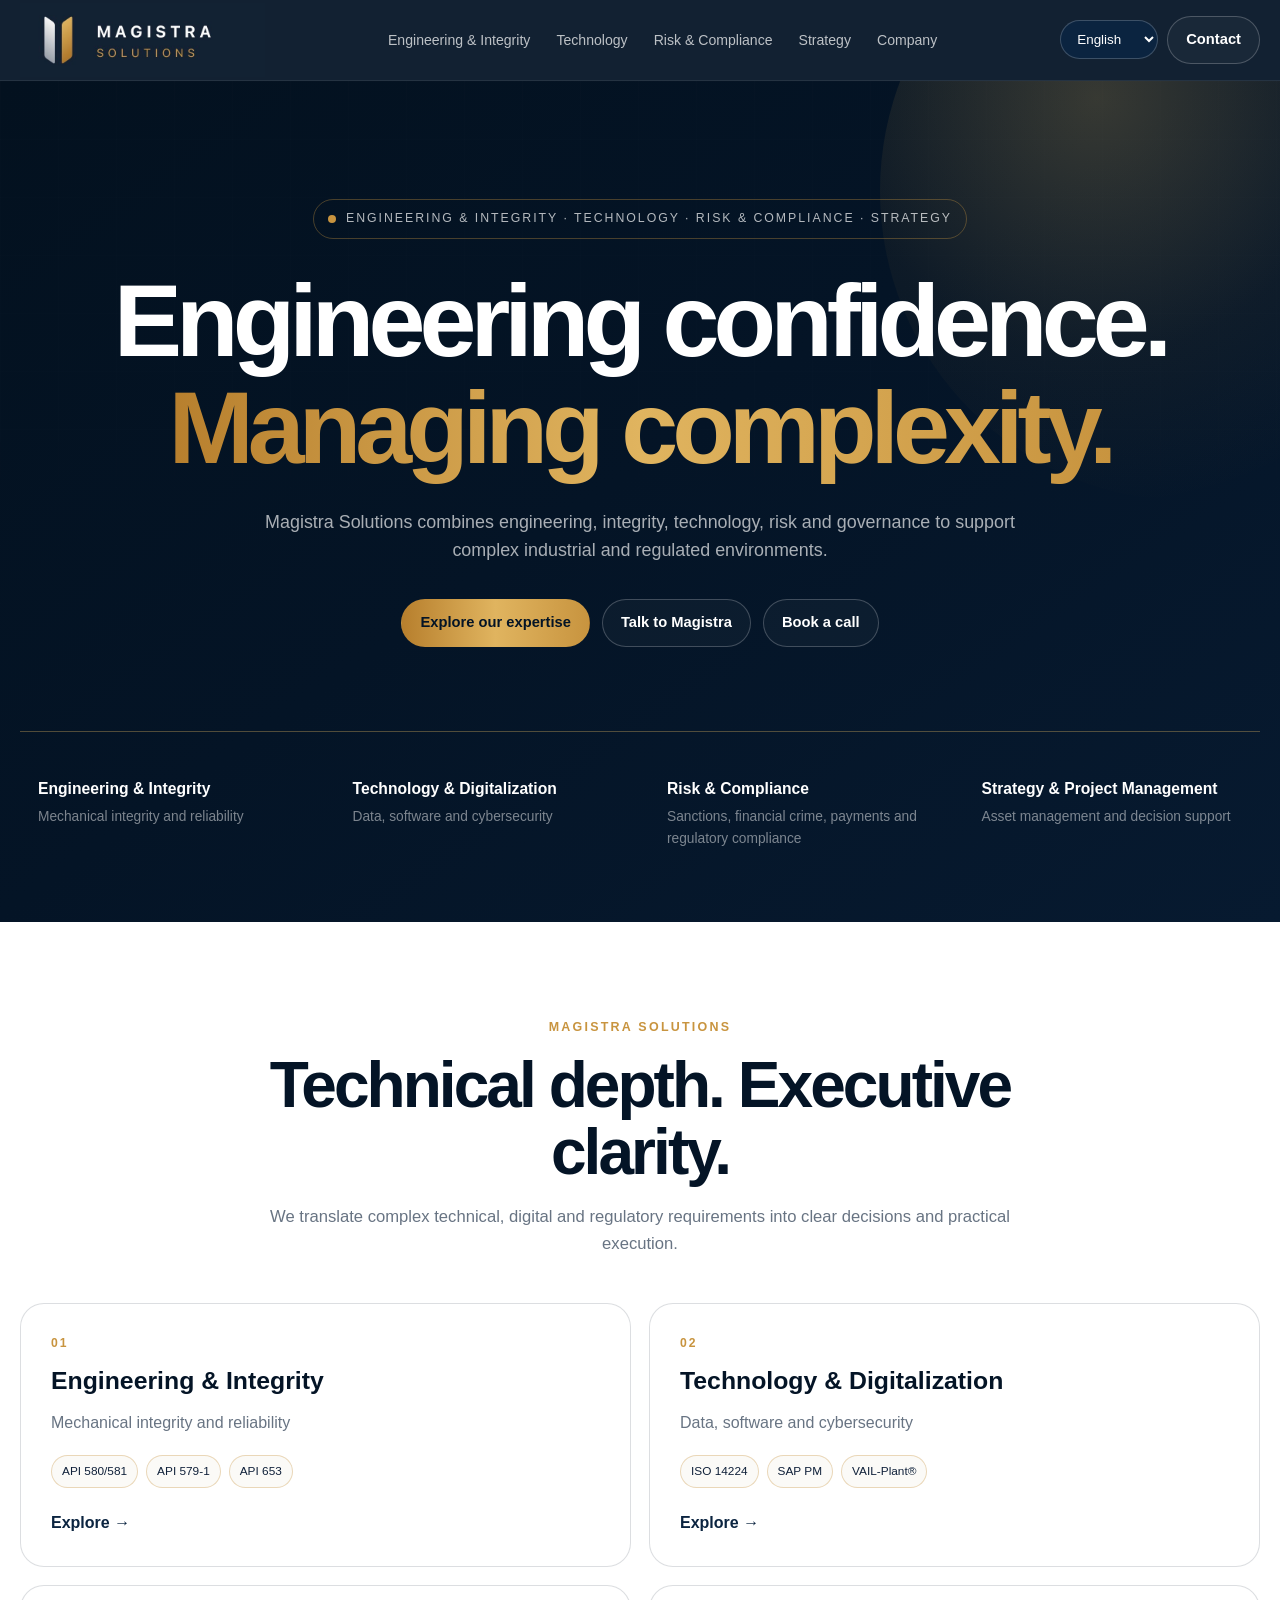
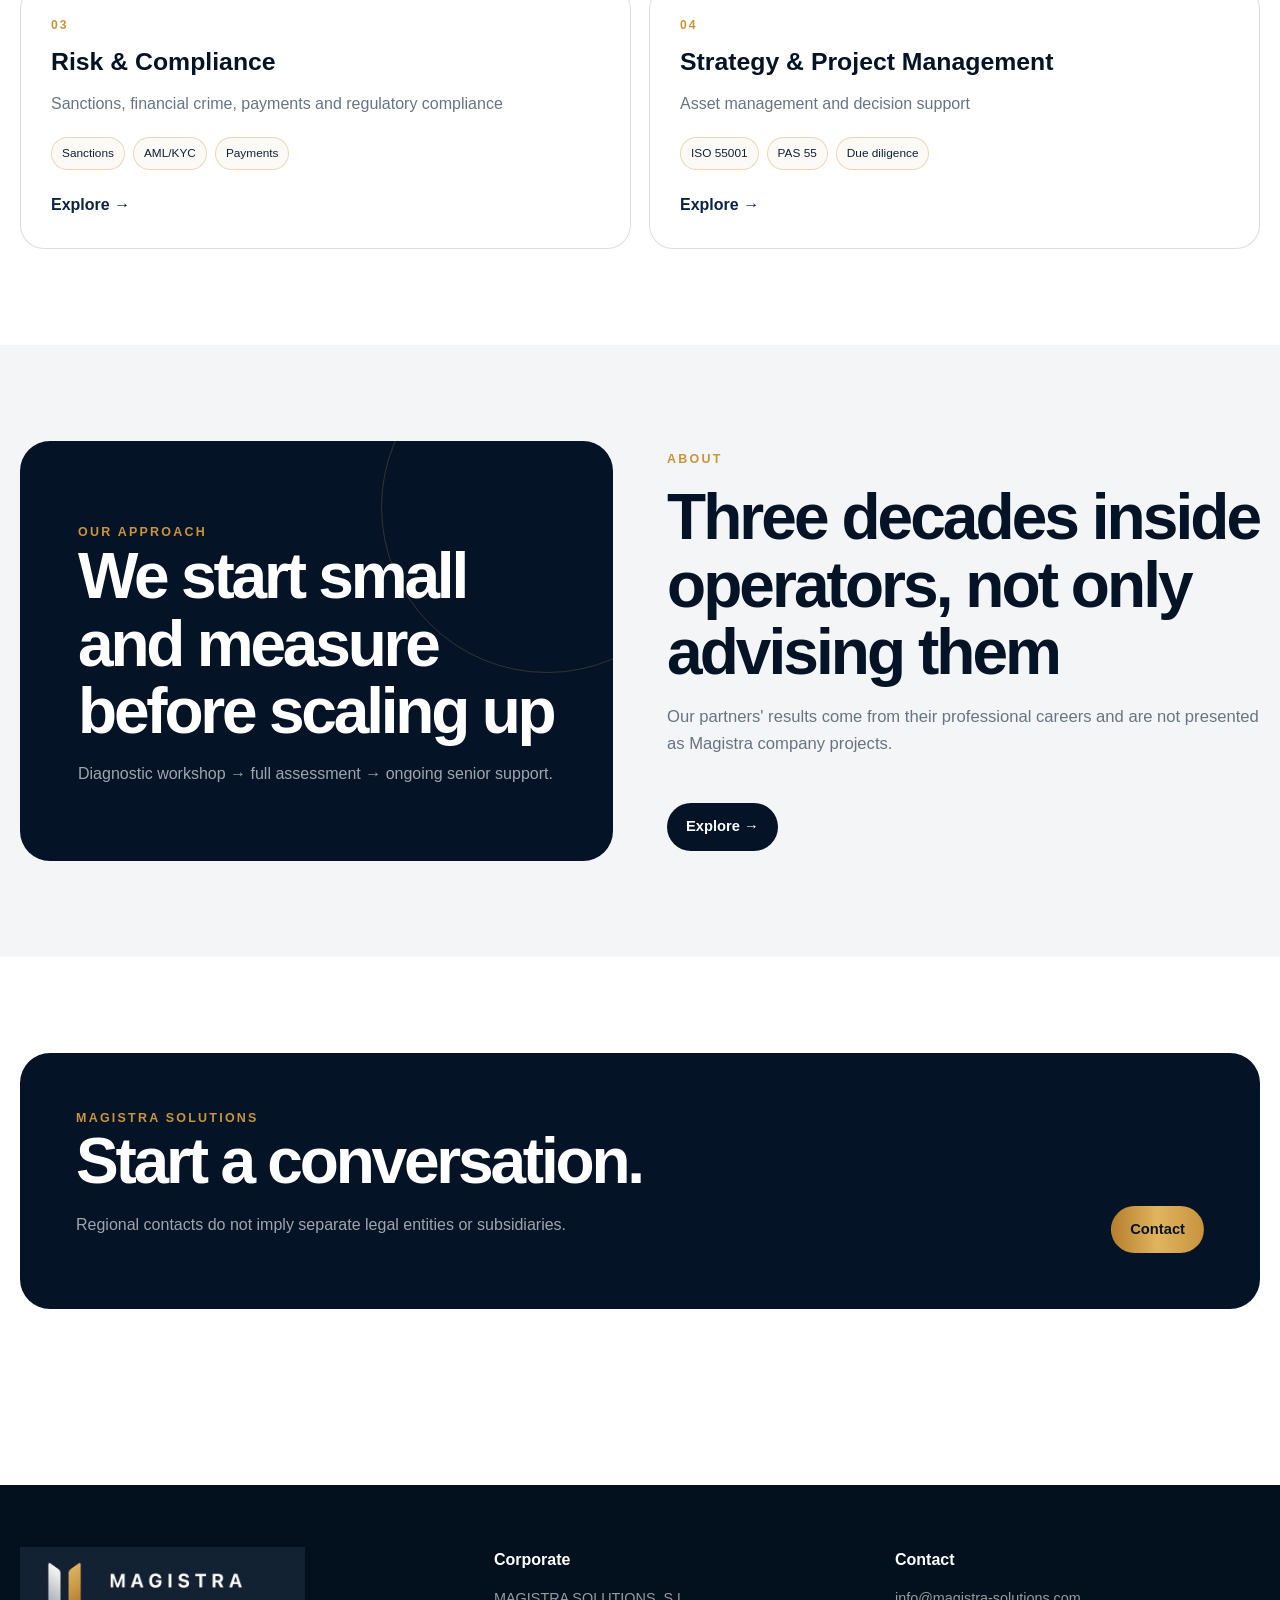
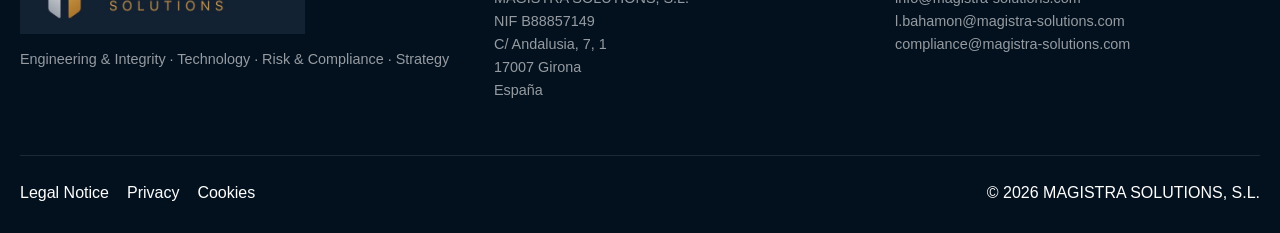
==== commit f4f383db: "Add files via upload" ====
--- a/index.html
+++ b/index.html
@@ -10,7 +10,7 @@
 <a class="skip" href="#main">Skip to content</a>
 <header class="site-header">
 <div class="wrap header-inner">
-<a class="brand" href="index.html"><span class="brand-mark" aria-hidden="true"></span><span class="brand-copy"><strong>MAGISTRA</strong><span>SOLUTIONS</span></span></a>
+<a class="brand" href="index.html" aria-label="Magistra Solutions"><img class="brand-logo" src="logo-magistra.jpg" alt="Magistra Solutions"></a>
 <nav class="navbar" aria-label="Main navigation"><div class="nav-item"><a class="nav-link " href="engineering.html" data-i18n="nav_engineering">Engineering & Integrity</a><div class="dropdown"><a href="engineering.html#rbi">RBI</a><a href="engineering.html#ffs">FFS / RUL</a><a href="engineering.html#rca">RCA / RCM / FMECA</a><a href="engineering.html#ili">ILI / Corrosion</a><a href="engineering.html#training">Technical Training</a></div></div><div class="nav-item"><a class="nav-link " href="technology.html" data-i18n="nav_technology">Technology</a><div class="dropdown"><a href="technology.html#vail">VAIL-Plant®</a><a href="technology.html#sap">Asset Master Data / SAP PM</a><a href="technology.html#data">Data Governance</a><a href="technology.html#models">Analytical Models</a></div></div><div class="nav-item"><a class="nav-link " href="compliance.html" data-i18n="nav_compliance">Risk & Compliance</a><div class="dropdown"><a href="compliance.html#sanctions">Sanctions & Export Controls</a><a href="compliance.html#aml">AML / KYC & Financial Crime</a><a href="compliance.html#payments">Payments & Regulatory Compliance</a><a href="compliance.html#projects">Compliance Management & Regulatory Projects</a></div></div><div class="nav-item"><a class="nav-link " href="strategy.html" data-i18n="nav_strategy">Strategy</a><div class="dropdown"><a href="strategy.html#maturity">Asset Management</a><a href="strategy.html#roadmaps">RCM–RBI Roadmaps</a><a href="strategy.html#duediligence">Technical Due Diligence</a><a href="strategy.html#project">Project Management</a></div></div><div class="nav-item"><a class="nav-link " href="about.html" data-i18n="nav_company">Company</a><div class="dropdown"><a href="about.html#about">About Magistra</a><a href="about.html#experience">Experience</a><a href="about.html#method">Working Method</a><a href="about.html#international">International Structure</a><a href="contact.html">Contact</a></div></div></nav>
 <div class="header-actions">
 <select id="language" class="lang-select" aria-label="Language"><option value="en">English</option><option value="es">Español</option><option value="de">Deutsch</option><option value="ca">Català</option><option value="fr">Français</option></select>
@@ -36,7 +36,7 @@
 <div class="cards">
 <article class="card reveal-left"><div class="num">01</div><h3 data-i18n="eng_title">Engineering & Integrity</h3><p data-i18n="eng_sub">Mechanical integrity and reliability</p><div class="badges"><span class="badge">API 580/581</span><span class="badge">API 579-1</span><span class="badge">API 653</span></div><a class="link-arrow" href="engineering.html" data-i18n="learn_more">Explore →</a></article>
 <article class="card reveal-right"><div class="num">02</div><h3 data-i18n="tech_title">Technology & Digitalization</h3><p data-i18n="tech_sub">Data, software and cybersecurity</p><div class="badges"><span class="badge">ISO 14224</span><span class="badge">SAP PM</span><span class="badge">VAIL-Plant®</span></div><a class="link-arrow" href="technology.html" data-i18n="learn_more">Explore →</a></article>
-<article class="card reveal-left"><div class="num">03</div><h3 data-i18n="comp_title">Risk & Compliance</h3><p data-i18n="comp_sub">Process safety, governance and compliance</p><div class="badges"><span class="badge">CCPS RBPS</span><span class="badge">HAZOP</span><span class="badge">AML/KYC</span></div><a class="link-arrow" href="compliance.html" data-i18n="learn_more">Explore →</a></article>
+<article class="card reveal-left"><div class="num">03</div><h3 data-i18n="comp_title">Risk & Compliance</h3><p data-i18n="comp_sub">Process safety, governance and compliance</p><div class="badges"><span class="badge">Sanctions</span><span class="badge">AML/KYC</span><span class="badge">Payments</span></div><a class="link-arrow" href="compliance.html" data-i18n="learn_more">Explore →</a></article>
 <article class="card reveal-right"><div class="num">04</div><h3 data-i18n="strat_title">Strategy & Project Management</h3><p data-i18n="strat_sub">Asset management and decision support</p><div class="badges"><span class="badge">ISO 55001</span><span class="badge">PAS 55</span><span class="badge">Due diligence</span></div><a class="link-arrow" href="strategy.html" data-i18n="learn_more">Explore →</a></article>
 </div></div></section>
 
@@ -49,7 +49,7 @@
 </main>
 <footer class="site-footer"><div class="wrap">
 <div class="footer-grid">
-<div><div class="brand"><span class="brand-mark"></span><span class="brand-copy"><strong>MAGISTRA</strong><span>SOLUTIONS</span></span></div><p data-i18n="footer_tag">Engineering & Integrity · Technology · Risk & Compliance · Strategy</p></div>
+<div><div class="brand footer-brand"><img class="brand-logo" src="logo-magistra.jpg" alt="Magistra Solutions"></div><p data-i18n="footer_tag">Engineering & Integrity · Technology · Risk & Compliance · Strategy</p></div>
 <div><h4>Corporate</h4><p>MAGISTRA SOLUTIONS, S.L.<br>NIF B88857149<br>C/ Andalusia, 7, 1<br>17007 Girona<br>España</p></div>
 <div><h4 data-i18n="nav_contact">Contact</h4><p><a href="mailto:info@magistra-solutions.com">info@magistra-solutions.com</a><br><a href="mailto:l.bahamon@magistra-solutions.com">l.bahamon@magistra-solutions.com</a><br><a href="mailto:compliance@magistra-solutions.com">compliance@magistra-solutions.com</a></p></div>
 </div>
--- a/style.css
+++ b/style.css
@@ -22,13 +22,9 @@
   border-bottom:1px solid rgba(255,255,255,.08);backdrop-filter:blur(16px)
 }
 .header-inner{min-height:80px;display:flex;align-items:center;justify-content:space-between;gap:18px}
-.brand{display:flex;align-items:center;gap:12px;color:#fff}
-.brand-mark{width:42px;height:42px;position:relative;display:inline-block;flex:0 0 auto}
-.brand-mark:before,.brand-mark:after{content:"";position:absolute;top:3px;width:9px;height:36px;border-radius:2px}
-.brand-mark:before{left:9px;background:linear-gradient(#f7f7f5,#9aa1aa);transform:skewY(35deg)}
-.brand-mark:after{right:9px;background:linear-gradient(#e0b45f,#ad7629);transform:skewY(-35deg)}
-.brand-copy strong{display:block;letter-spacing:.24em;font-size:.88rem}
-.brand-copy span{display:block;letter-spacing:.34em;font-size:.62rem;color:var(--gold)}
+.brand{display:flex;align-items:center;color:#fff;flex:0 0 auto}
+.brand-logo{display:block;width:245px;max-width:30vw;height:auto;border-radius:0}
+.footer-brand .brand-logo{width:285px;max-width:100%}
 .navbar{display:flex;align-items:center;gap:10px}
 .nav-item{position:relative}
 .nav-link{display:inline-flex;align-items:center;gap:6px;padding:28px 8px;color:rgba(255,255,255,.72);font-size:.88rem}
@@ -198,6 +194,7 @@
 @keyframes pulse{0%{box-shadow:0 0 0 0 rgba(200,148,63,.45)}70%{box-shadow:0 0 0 12px rgba(200,148,63,0)}100%{box-shadow:0 0 0 0 rgba(200,148,63,0)}}
 
 @media(max-width:1020px){
+  .brand-logo{width:220px;max-width:42vw}
   .navbar{display:none}.burger{display:block}.header-actions>.btn{display:none}
   .hero{min-height:auto;padding-top:92px}.hero-strip{grid-template-columns:repeat(2,1fr)}
   .cards,.split,.regions,.contact-grid,.footer-grid,.method-grid{grid-template-columns:1fr}
@@ -205,6 +202,7 @@
   .cta-grid{grid-template-columns:1fr}
 }
 @media(max-width:560px){
+  .brand-logo{width:185px;max-width:52vw}
   .wrap{width:min(calc(100% - 24px),var(--max))}
   .hero h1{font-size:3.1rem}.page-hero h1{font-size:2.9rem}
   .hero-strip,.metrics{grid-template-columns:1fr}
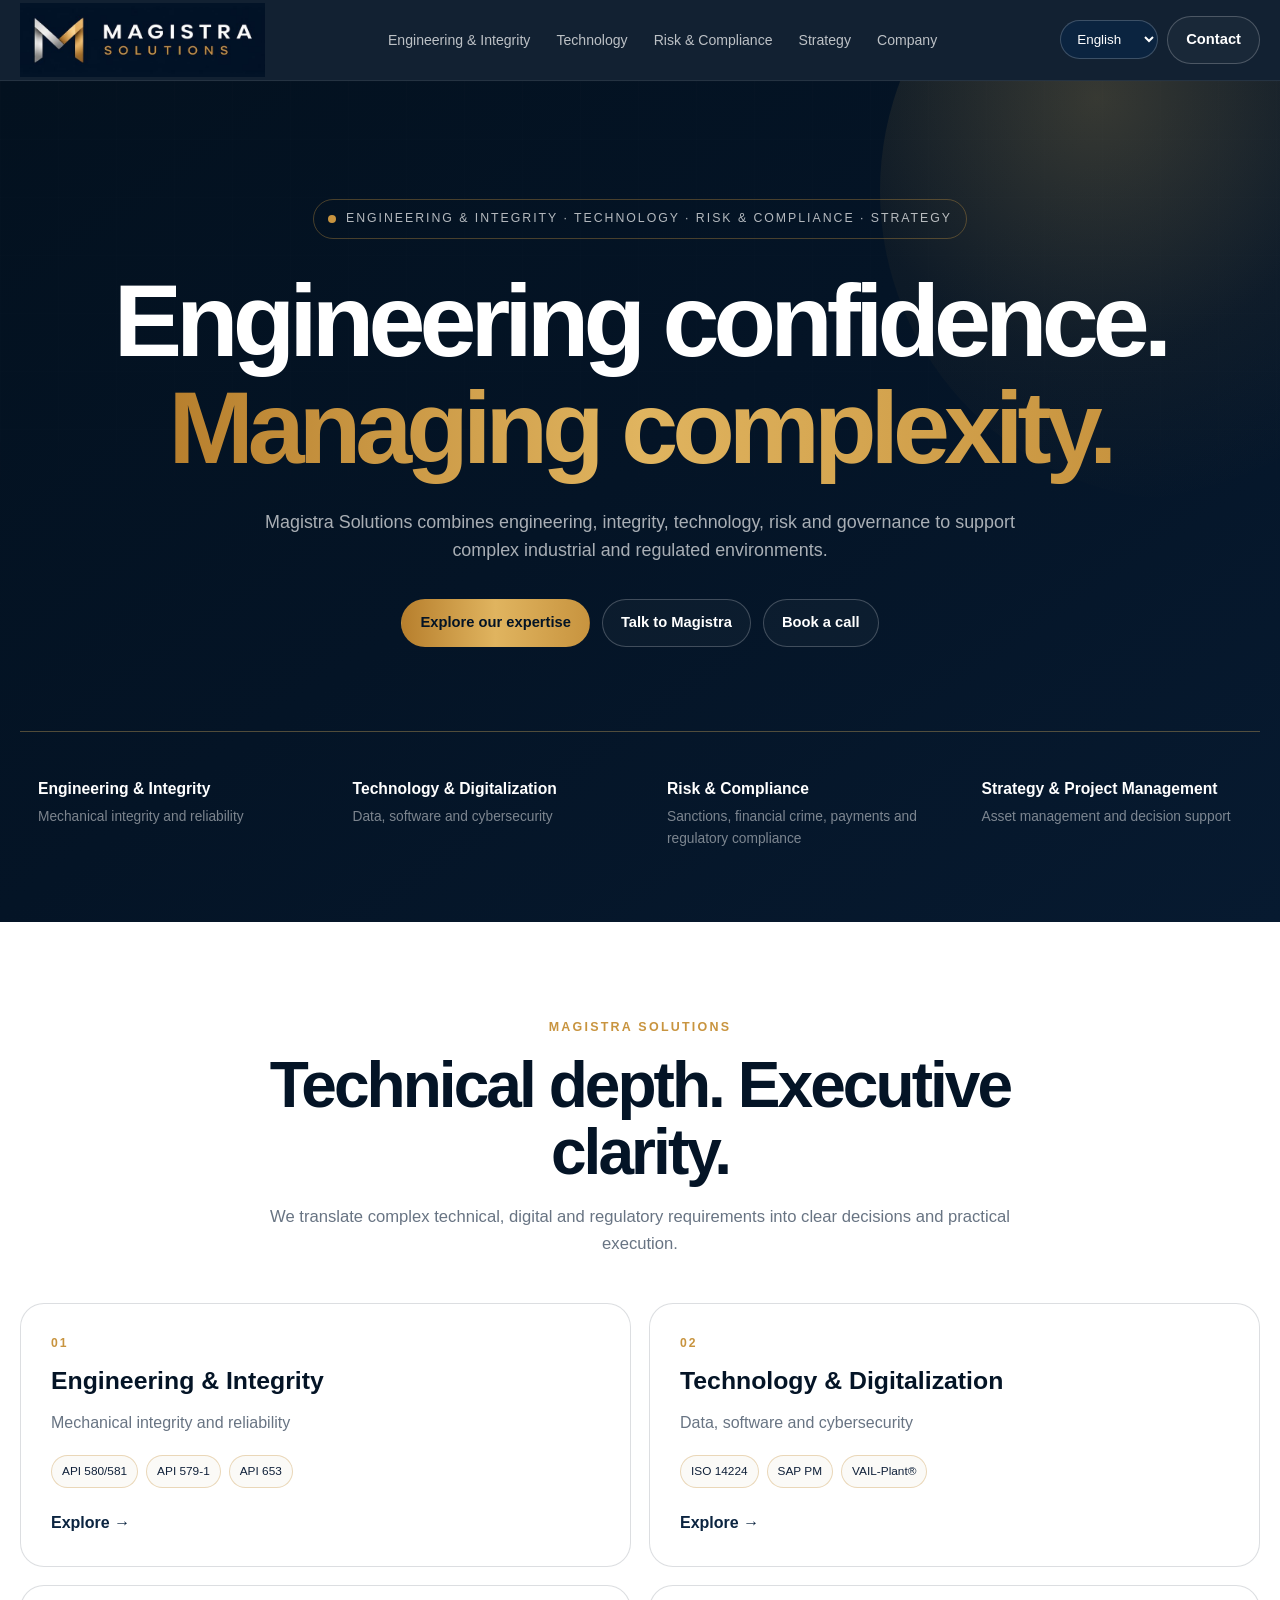
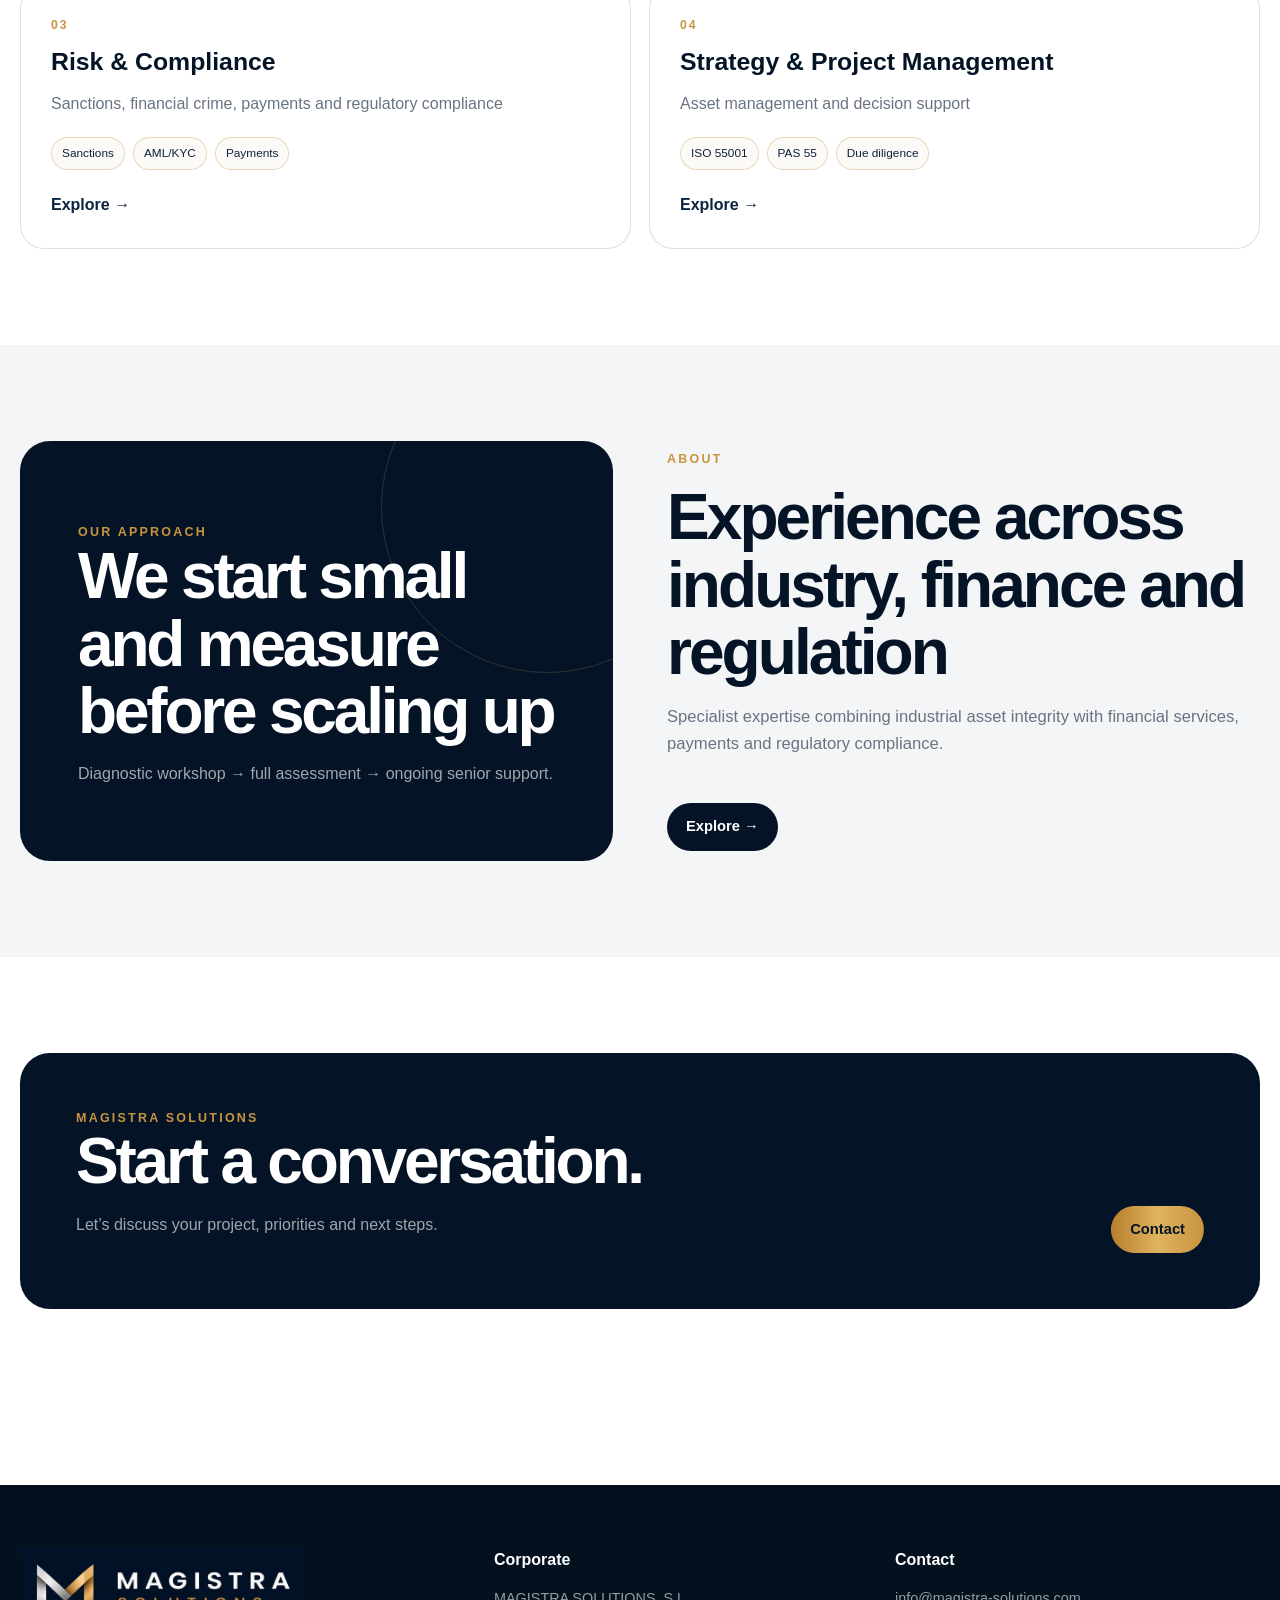
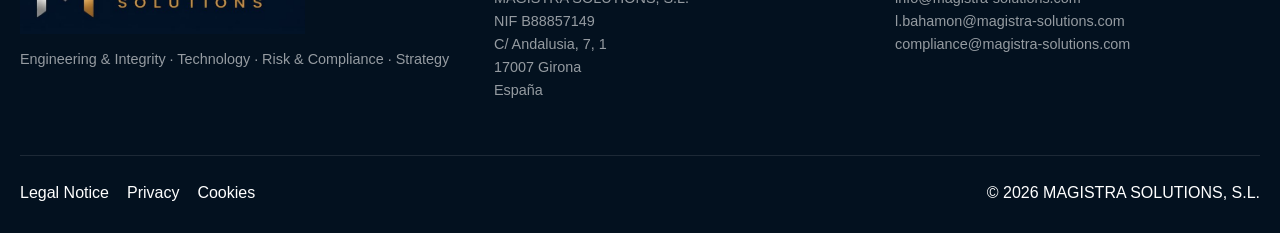
==== commit 58420bd5: "Add files via upload" ====
--- a/index.html
+++ b/index.html
@@ -42,10 +42,10 @@
 
 <section class="band"><div class="wrap split">
 <div class="statement reveal-left"><div class="kicker" data-i18n="approach_k">Our approach</div><h2 data-i18n="method_h">We start small and measure before scaling up</h2><p>Diagnostic workshop → full assessment → ongoing senior support.</p></div>
-<div class="reveal-right"><div class="section-head"><div class="kicker" data-i18n="about">About</div><h2 data-i18n="experience_h">Three decades inside operators, not only advising them</h2><p data-i18n="experience_p">Our partners' results come from their professional careers and are not presented as Magistra company projects.</p></div><a class="btn btn-navy" href="about.html" data-i18n="learn_more">Explore →</a></div>
+<div class="reveal-right"><div class="section-head"><div class="kicker" data-i18n="about">About</div><h2 data-i18n="experience_h">Experience across industry, finance and regulation</h2><p data-i18n="experience_p">Specialist expertise combining industrial asset integrity with financial services, payments and regulatory compliance.</p></div><a class="btn btn-navy" href="about.html" data-i18n="learn_more">Explore →</a></div>
 </div></section>
 
-<section><div class="wrap"><div class="cta reveal"><div class="cta-grid"><div><div class="kicker">MAGISTRA SOLUTIONS</div><h2 data-i18n="contact_h">Start a conversation.</h2><p data-i18n="intl_p">Regional contacts do not imply separate legal entities or subsidiaries.</p></div><a class="btn btn-gold" href="contact.html" data-i18n="nav_contact">Contact</a></div></div></div></section>
+<section><div class="wrap"><div class="cta reveal"><div class="cta-grid"><div><div class="kicker">MAGISTRA SOLUTIONS</div><h2 data-i18n="contact_h">Start a conversation.</h2><p data-i18n="cta_intro">Let’s discuss your project, priorities and next steps.</p></div><a class="btn btn-gold" href="contact.html" data-i18n="nav_contact">Contact</a></div></div></div></section>
 </main>
 <footer class="site-footer"><div class="wrap">
 <div class="footer-grid">
--- a/style.css
+++ b/style.css
@@ -214,3 +214,11 @@
 @media(prefers-reduced-motion:reduce){
   html{scroll-behavior:auto}.reveal,.reveal-left,.reveal-right{opacity:1;transform:none}.dot{animation:none}*{transition:none!important}
 }
+
+/* Balanced experience domains */
+.experience-domains{display:grid;grid-template-columns:repeat(2,minmax(0,1fr));gap:20px;margin-top:42px}
+.experience-domain{background:#fff;border:1px solid rgba(10,30,52,.10);border-radius:24px;padding:clamp(24px,3vw,42px)}
+.experience-domain h3{font-size:clamp(1.65rem,2.6vw,2.35rem);line-height:1.16;letter-spacing:-.035em;margin:15px 0;color:var(--navy)}
+.experience-domain p{color:var(--muted);line-height:1.65}
+.experience-domain .expertise-sectors{color:var(--navy);font-size:.91rem;margin-top:22px;font-weight:600}
+@media(max-width:750px){.experience-domains{grid-template-columns:1fr}}
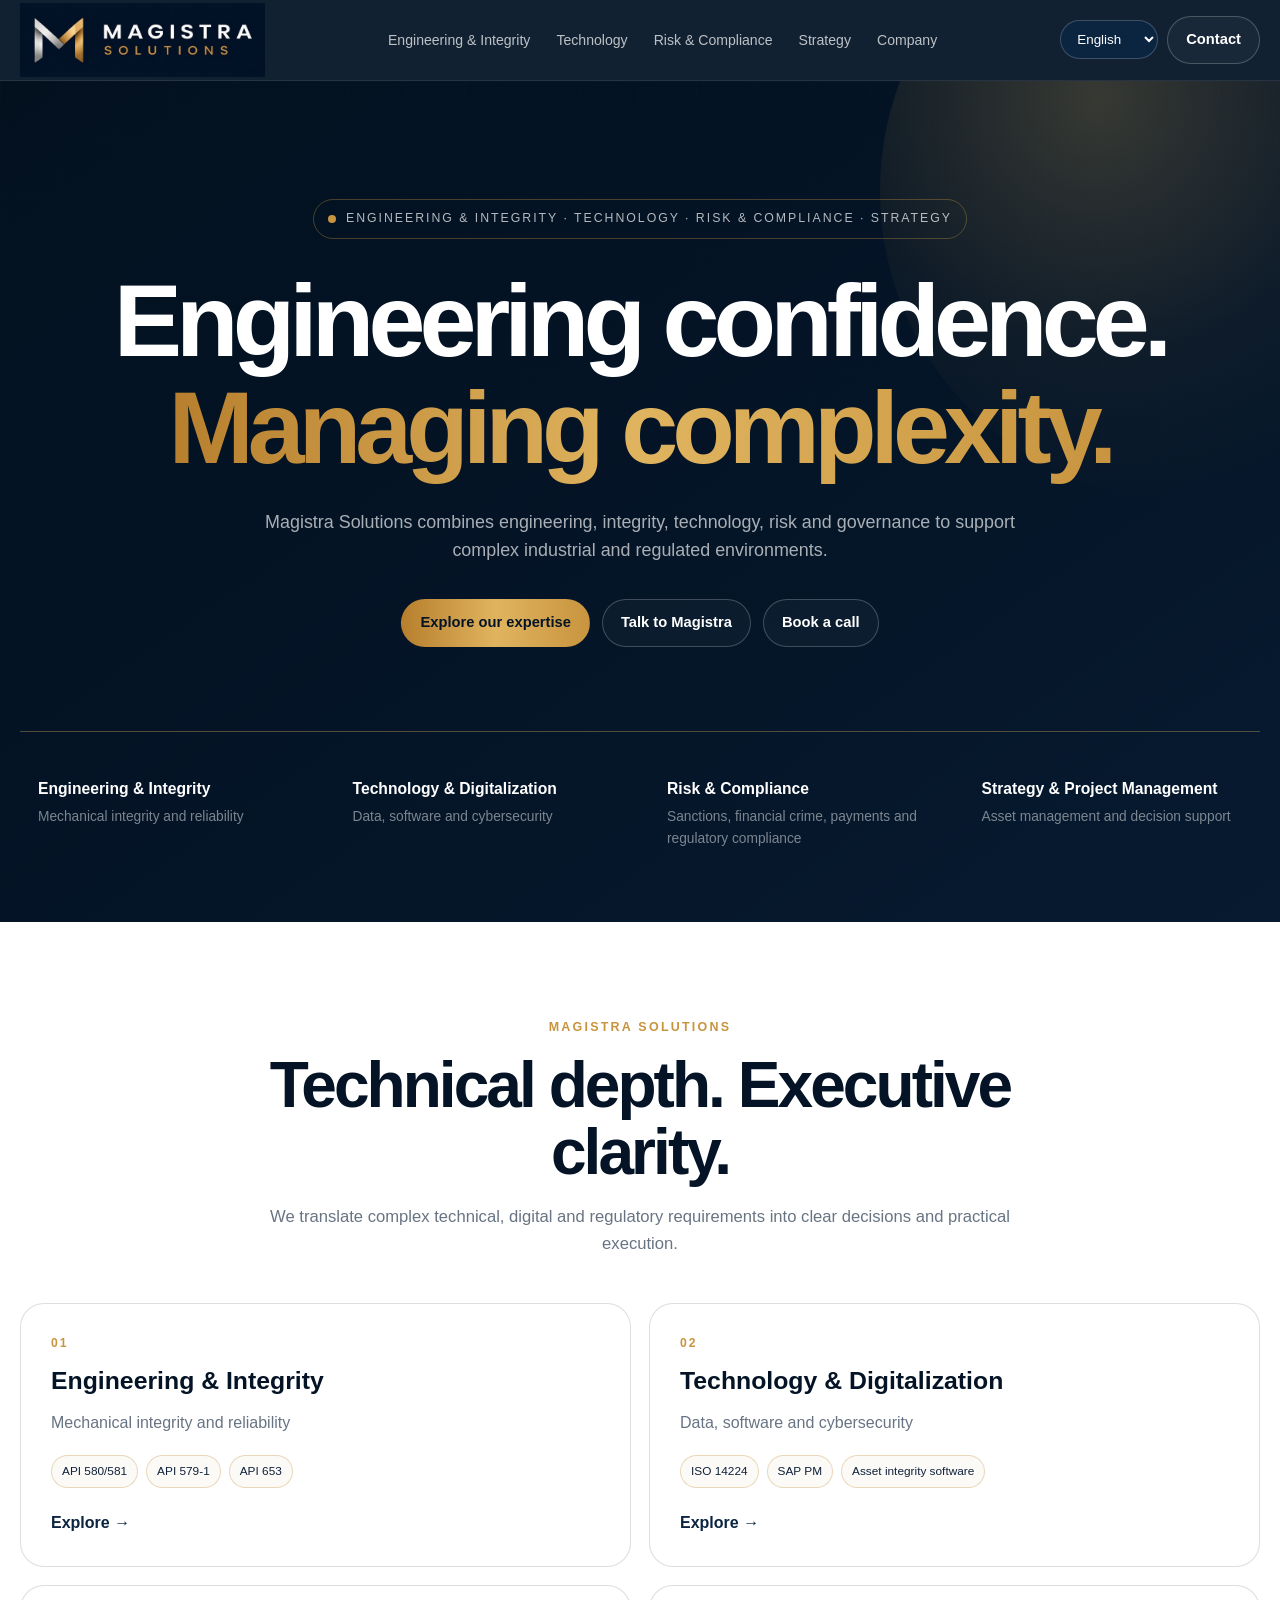
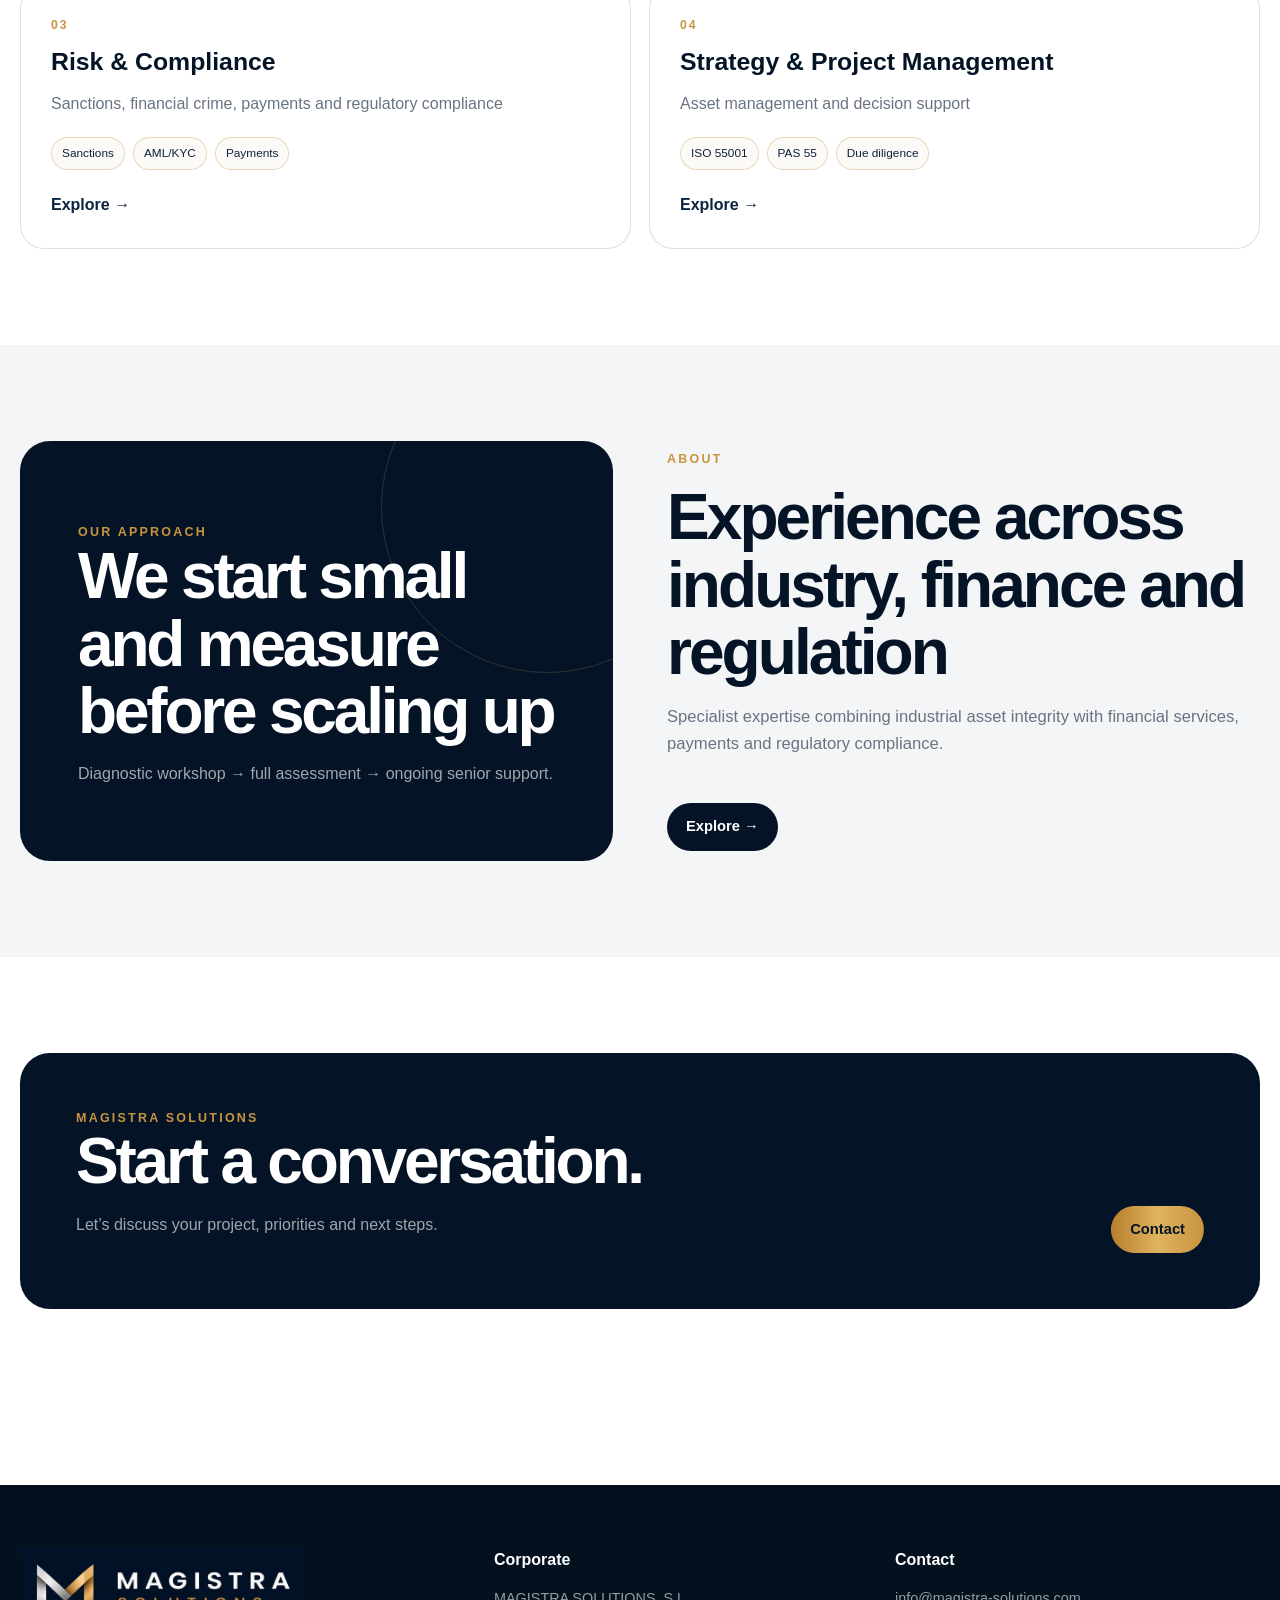
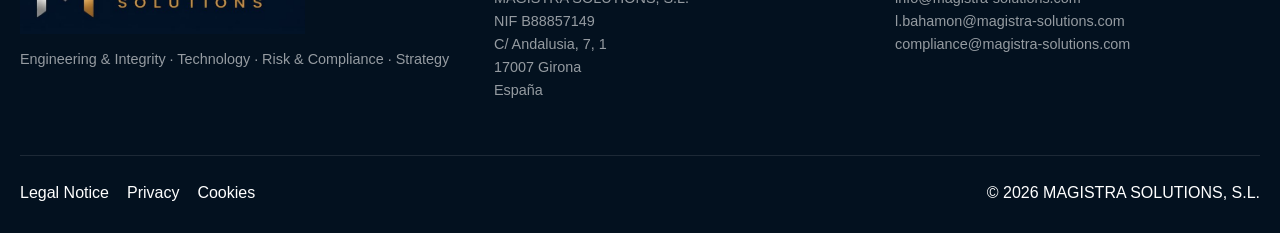
==== commit 3fcaf52e: "Add files via upload" ====
--- a/index.html
+++ b/index.html
@@ -1,57 +1,56 @@
-<!doctype html><html lang="en"><head>
-<meta charset="utf-8"><meta name="viewport" content="width=device-width,initial-scale=1">
-<title>Magistra Solutions | Engineering, Technology, Risk & Compliance</title><meta name="theme-color" content="#041426">
-<meta property="og:type" content="website"><meta property="og:title" content="Magistra Solutions | Engineering, Technology, Risk & Compliance">
-<meta property="og:description" content="Magistra Solutions · Engineering & Integrity · Technology · Risk & Compliance · Strategy">
-<meta property="og:image" content="https://magistra-solutions.com/og-magistra.jpg"><meta property="og:url" content="https://magistra-solutions.com/">
-<meta name="twitter:card" content="summary_large_image">
-<link rel="icon" href="favicon.png" type="image/png"><link rel="stylesheet" href="style.css">
-</head><body>
-<a class="skip" href="#main">Skip to content</a>
+<!DOCTYPE html>
+
+<html lang="en"><head>
+<meta charset="utf-8"/><meta content="width=device-width,initial-scale=1" name="viewport"/>
+<title>Magistra Solutions | Engineering, Technology, Risk &amp; Compliance</title><meta content="#041426" name="theme-color"/>
+<meta content="website" property="og:type"/><meta content="Magistra Solutions | Engineering, Technology, Risk &amp; Compliance" property="og:title"/>
+<meta content="Magistra Solutions · Engineering &amp; Integrity · Technology · Risk &amp; Compliance · Strategy" property="og:description"/>
+<meta content="https://magistra-solutions.com/og-magistra.jpg" property="og:image"/><meta content="https://magistra-solutions.com/" property="og:url"/>
+<meta content="summary_large_image" name="twitter:card"/>
+<link href="favicon.png" rel="icon" type="image/png"/><link href="style.css" rel="stylesheet"/>
+</head><body data-page-title="home_title">
+<a class="skip" data-i18n="skip_to_content" href="#main">Skip to content</a>
 <header class="site-header">
 <div class="wrap header-inner">
-<a class="brand" href="index.html" aria-label="Magistra Solutions"><img class="brand-logo" src="logo-magistra.jpg" alt="Magistra Solutions"></a>
-<nav class="navbar" aria-label="Main navigation"><div class="nav-item"><a class="nav-link " href="engineering.html" data-i18n="nav_engineering">Engineering & Integrity</a><div class="dropdown"><a href="engineering.html#rbi">RBI</a><a href="engineering.html#ffs">FFS / RUL</a><a href="engineering.html#rca">RCA / RCM / FMECA</a><a href="engineering.html#ili">ILI / Corrosion</a><a href="engineering.html#training">Technical Training</a></div></div><div class="nav-item"><a class="nav-link " href="technology.html" data-i18n="nav_technology">Technology</a><div class="dropdown"><a href="technology.html#vail">VAIL-Plant®</a><a href="technology.html#sap">Asset Master Data / SAP PM</a><a href="technology.html#data">Data Governance</a><a href="technology.html#models">Analytical Models</a></div></div><div class="nav-item"><a class="nav-link " href="compliance.html" data-i18n="nav_compliance">Risk & Compliance</a><div class="dropdown"><a href="compliance.html#sanctions">Sanctions & Export Controls</a><a href="compliance.html#aml">AML / KYC & Financial Crime</a><a href="compliance.html#payments">Payments & Regulatory Compliance</a><a href="compliance.html#projects">Compliance Management & Regulatory Projects</a></div></div><div class="nav-item"><a class="nav-link " href="strategy.html" data-i18n="nav_strategy">Strategy</a><div class="dropdown"><a href="strategy.html#maturity">Asset Management</a><a href="strategy.html#roadmaps">RCM–RBI Roadmaps</a><a href="strategy.html#duediligence">Technical Due Diligence</a><a href="strategy.html#project">Project Management</a></div></div><div class="nav-item"><a class="nav-link " href="about.html" data-i18n="nav_company">Company</a><div class="dropdown"><a href="about.html#about">About Magistra</a><a href="about.html#experience">Experience</a><a href="about.html#method">Working Method</a><a href="about.html#international">International Structure</a><a href="contact.html">Contact</a></div></div></nav>
+<a aria-label="Magistra Solutions" class="brand" href="index.html"><img alt="Magistra Solutions" class="brand-logo" src="logo-magistra.jpg"/></a>
+<nav aria-label="Main navigation" class="navbar"><div class="nav-item"><a class="nav-link" data-i18n="nav_engineering" href="engineering.html">Engineering &amp; Integrity</a><div class="dropdown"><a data-i18n="nav_eng_rbi" href="engineering.html#rbi">RBI</a><a data-i18n="nav_eng_ffs" href="engineering.html#ffs">FFS / RUL</a><a data-i18n="nav_eng_rca" href="engineering.html#rca">RCA / RCM / FMECA</a><a data-i18n="nav_eng_ili" href="engineering.html#ili">ILI / Corrosion</a><a data-i18n="nav_eng_training" href="engineering.html#training">Technical Training</a></div></div><div class="nav-item"><a class="nav-link" data-i18n="nav_technology" href="technology.html">Technology</a><div class="dropdown"><a data-i18n="nav_tech_vail" href="technology.html#vail">asset integrity software</a><a data-i18n="nav_tech_sap" href="technology.html#sap">Asset Master Data / SAP PM</a><a data-i18n="nav_tech_data" href="technology.html#data">Data Governance</a><a data-i18n="nav_tech_models" href="technology.html#models">Analytical Models</a></div></div><div class="nav-item"><a class="nav-link" data-i18n="nav_compliance" href="compliance.html">Risk &amp; Compliance</a><div class="dropdown"><a data-i18n="nav_comp_sanctions" href="compliance.html#sanctions">Sanctions &amp; Export Controls</a><a data-i18n="nav_comp_aml" href="compliance.html#aml">AML / KYC &amp; Financial Crime</a><a data-i18n="nav_comp_payments" href="compliance.html#payments">Payments &amp; Regulatory Compliance</a><a data-i18n="nav_comp_projects" href="compliance.html#projects">Compliance Management &amp; Regulatory Projects</a></div></div><div class="nav-item"><a class="nav-link" data-i18n="nav_strategy" href="strategy.html">Strategy</a><div class="dropdown"><a data-i18n="nav_strat_maturity" href="strategy.html#maturity">Asset Management</a><a data-i18n="nav_strat_roadmaps" href="strategy.html#roadmaps">RCM–RBI Roadmaps</a><a data-i18n="nav_strat_due" href="strategy.html#duediligence">Technical Due Diligence</a><a data-i18n="nav_strat_project" href="strategy.html#project">Project Management</a></div></div><div class="nav-item"><a class="nav-link" data-i18n="nav_company" href="about.html">Company</a><div class="dropdown"><a data-i18n="nav_about_tab" href="about.html#about">About Magistra</a><a data-i18n="nav_about_experience" href="about.html#experience">Experience</a><a data-i18n="nav_about_method" href="about.html#method">Working Method</a><a data-i18n="nav_about_international" href="about.html#international">International Structure</a><a href="contact.html">Contact</a></div></div></nav>
 <div class="header-actions">
-<select id="language" class="lang-select" aria-label="Language"><option value="en">English</option><option value="es">Español</option><option value="de">Deutsch</option><option value="ca">Català</option><option value="fr">Français</option></select>
-<a class="btn btn-outline" href="contact.html" data-i18n="nav_contact">Contact</a>
-<button class="burger" type="button" data-menu-toggle aria-expanded="false" aria-controls="mobile-menu">☰</button>
+<select aria-label="Language" class="lang-select" id="language"><option value="en">English</option><option value="es">Español</option><option value="de">Deutsch</option><option value="ca">Català</option><option value="fr">Français</option></select>
+<a class="btn btn-outline" data-i18n="nav_contact" href="contact.html">Contact</a>
+<button aria-controls="mobile-menu" aria-expanded="false" class="burger" data-menu-toggle="" type="button">☰</button>
 </div></div>
-<div class="mobile-menu" id="mobile-menu" data-mobile-menu><div class="wrap"><div class="mobile-group"><a href="engineering.html" data-i18n="nav_engineering">Engineering & Integrity</a><small><a href="engineering.html#rbi">RBI</a><a href="engineering.html#ffs">FFS / RUL</a><a href="engineering.html#rca">RCA / RCM / FMECA</a><a href="engineering.html#ili">ILI / Corrosion</a><a href="engineering.html#training">Technical Training</a></small></div><div class="mobile-group"><a href="technology.html" data-i18n="nav_technology">Technology</a><small><a href="technology.html#vail">VAIL-Plant®</a><a href="technology.html#sap">Asset Master Data / SAP PM</a><a href="technology.html#data">Data Governance</a><a href="technology.html#models">Analytical Models</a></small></div><div class="mobile-group"><a href="compliance.html" data-i18n="nav_compliance">Risk & Compliance</a><small><a href="compliance.html#sanctions">Sanctions & Export Controls</a><a href="compliance.html#aml">AML / KYC & Financial Crime</a><a href="compliance.html#payments">Payments & Regulatory Compliance</a><a href="compliance.html#projects">Compliance Management & Regulatory Projects</a></small></div><div class="mobile-group"><a href="strategy.html" data-i18n="nav_strategy">Strategy</a><small><a href="strategy.html#maturity">Asset Management</a><a href="strategy.html#roadmaps">RCM–RBI Roadmaps</a><a href="strategy.html#duediligence">Technical Due Diligence</a><a href="strategy.html#project">Project Management</a></small></div><div class="mobile-group"><a href="about.html" data-i18n="nav_company">Company</a><small><a href="about.html#about">About Magistra</a><a href="about.html#experience">Experience</a><a href="about.html#method">Working Method</a><a href="about.html#international">International Structure</a><a href="contact.html">Contact</a></small></div></div></div>
+<div class="mobile-menu" data-mobile-menu="" id="mobile-menu"><div class="wrap"><div class="mobile-group"><a data-i18n="nav_engineering" href="engineering.html">Engineering &amp; Integrity</a><small><a data-i18n="nav_eng_rbi" href="engineering.html#rbi">RBI</a><a data-i18n="nav_eng_ffs" href="engineering.html#ffs">FFS / RUL</a><a data-i18n="nav_eng_rca" href="engineering.html#rca">RCA / RCM / FMECA</a><a data-i18n="nav_eng_ili" href="engineering.html#ili">ILI / Corrosion</a><a data-i18n="nav_eng_training" href="engineering.html#training">Technical Training</a></small></div><div class="mobile-group"><a data-i18n="nav_technology" href="technology.html">Technology</a><small><a data-i18n="nav_tech_vail" href="technology.html#vail">asset integrity software</a><a data-i18n="nav_tech_sap" href="technology.html#sap">Asset Master Data / SAP PM</a><a data-i18n="nav_tech_data" href="technology.html#data">Data Governance</a><a data-i18n="nav_tech_models" href="technology.html#models">Analytical Models</a></small></div><div class="mobile-group"><a data-i18n="nav_compliance" href="compliance.html">Risk &amp; Compliance</a><small><a data-i18n="nav_comp_sanctions" href="compliance.html#sanctions">Sanctions &amp; Export Controls</a><a data-i18n="nav_comp_aml" href="compliance.html#aml">AML / KYC &amp; Financial Crime</a><a data-i18n="nav_comp_payments" href="compliance.html#payments">Payments &amp; Regulatory Compliance</a><a data-i18n="nav_comp_projects" href="compliance.html#projects">Compliance Management &amp; Regulatory Projects</a></small></div><div class="mobile-group"><a data-i18n="nav_strategy" href="strategy.html">Strategy</a><small><a data-i18n="nav_strat_maturity" href="strategy.html#maturity">Asset Management</a><a data-i18n="nav_strat_roadmaps" href="strategy.html#roadmaps">RCM–RBI Roadmaps</a><a data-i18n="nav_strat_due" href="strategy.html#duediligence">Technical Due Diligence</a><a data-i18n="nav_strat_project" href="strategy.html#project">Project Management</a></small></div><div class="mobile-group"><a data-i18n="nav_company" href="about.html">Company</a><small><a data-i18n="nav_about_tab" href="about.html#about">About Magistra</a><a data-i18n="nav_about_experience" href="about.html#experience">Experience</a><a data-i18n="nav_about_method" href="about.html#method">Working Method</a><a data-i18n="nav_about_international" href="about.html#international">International Structure</a><a href="contact.html">Contact</a></small></div></div></div>
 </header><main id="main">
 <section class="hero"><div class="wrap hero-inner">
-<div class="eyebrow"><span class="dot"></span><span>ENGINEERING & INTEGRITY · TECHNOLOGY · RISK & COMPLIANCE · STRATEGY</span></div>
-<h1><span data-i18n="home_hero1">Engineering confidence.</span><br><span class="gold-text" data-i18n="home_hero2">Managing complexity.</span></h1>
+<div class="eyebrow"><span class="dot"></span><span data-i18n="hero_services_line">ENGINEERING &amp; INTEGRITY · TECHNOLOGY · RISK &amp; COMPLIANCE · STRATEGY</span></div>
+<h1><span data-i18n="home_hero1">Engineering confidence.</span><br/><span class="gold-text" data-i18n="home_hero2">Managing complexity.</span></h1>
 <p data-i18n="home_intro">Magistra Solutions combines engineering, integrity, technology, risk and governance to support complex industrial and regulated environments.</p>
-<div class="hero-actions"><a class="btn btn-gold" href="engineering.html" data-i18n="explore">Explore our expertise</a><a class="btn btn-outline" href="contact.html" data-i18n="talk">Talk to Magistra</a><a class="btn btn-outline" href="https://calendar.app.google/2bdi6XMywj6YiHj46" target="_blank" rel="noopener" data-i18n="book">Book a call</a></div>
+<div class="hero-actions"><a class="btn btn-gold" data-i18n="explore" href="engineering.html">Explore our expertise</a><a class="btn btn-outline" data-i18n="talk" href="contact.html">Talk to Magistra</a><a class="btn btn-outline" data-i18n="book" href="https://calendar.app.google/2bdi6XMywj6YiHj46" rel="noopener" target="_blank">Book a call</a></div>
 <div class="hero-strip">
-<a href="engineering.html"><strong data-i18n="eng_title">Engineering & Integrity</strong><span data-i18n="eng_sub">Mechanical integrity and reliability</span></a>
-<a href="technology.html"><strong data-i18n="tech_title">Technology & Digitalization</strong><span data-i18n="tech_sub">Data, software and cybersecurity</span></a>
-<a href="compliance.html"><strong data-i18n="comp_title">Risk & Compliance</strong><span data-i18n="comp_sub">Process safety, governance and compliance</span></a>
-<a href="strategy.html"><strong data-i18n="strat_title">Strategy & Project Management</strong><span data-i18n="strat_sub">Asset management and decision support</span></a>
+<a href="engineering.html"><strong data-i18n="eng_title">Engineering &amp; Integrity</strong><span data-i18n="eng_sub">Mechanical integrity and reliability</span></a>
+<a href="technology.html"><strong data-i18n="tech_title">Technology &amp; Digitalization</strong><span data-i18n="tech_sub">Data, software and cybersecurity</span></a>
+<a href="compliance.html"><strong data-i18n="comp_title">Risk &amp; Compliance</strong><span data-i18n="comp_sub">Sanctions, financial crime, payments and regulatory compliance</span></a>
+<a href="strategy.html"><strong data-i18n="strat_title">Strategy &amp; Project Management</strong><span data-i18n="strat_sub">Asset management and decision support</span></a>
 </div></div></section>
-
 <section><div class="wrap">
 <div class="section-head center reveal"><div class="kicker">MAGISTRA SOLUTIONS</div><h2 data-i18n="approach_h">Technical depth. Executive clarity.</h2><p data-i18n="approach_p">We translate complex technical, digital and regulatory requirements into clear decisions and practical execution.</p></div>
 <div class="cards">
-<article class="card reveal-left"><div class="num">01</div><h3 data-i18n="eng_title">Engineering & Integrity</h3><p data-i18n="eng_sub">Mechanical integrity and reliability</p><div class="badges"><span class="badge">API 580/581</span><span class="badge">API 579-1</span><span class="badge">API 653</span></div><a class="link-arrow" href="engineering.html" data-i18n="learn_more">Explore →</a></article>
-<article class="card reveal-right"><div class="num">02</div><h3 data-i18n="tech_title">Technology & Digitalization</h3><p data-i18n="tech_sub">Data, software and cybersecurity</p><div class="badges"><span class="badge">ISO 14224</span><span class="badge">SAP PM</span><span class="badge">VAIL-Plant®</span></div><a class="link-arrow" href="technology.html" data-i18n="learn_more">Explore →</a></article>
-<article class="card reveal-left"><div class="num">03</div><h3 data-i18n="comp_title">Risk & Compliance</h3><p data-i18n="comp_sub">Process safety, governance and compliance</p><div class="badges"><span class="badge">Sanctions</span><span class="badge">AML/KYC</span><span class="badge">Payments</span></div><a class="link-arrow" href="compliance.html" data-i18n="learn_more">Explore →</a></article>
-<article class="card reveal-right"><div class="num">04</div><h3 data-i18n="strat_title">Strategy & Project Management</h3><p data-i18n="strat_sub">Asset management and decision support</p><div class="badges"><span class="badge">ISO 55001</span><span class="badge">PAS 55</span><span class="badge">Due diligence</span></div><a class="link-arrow" href="strategy.html" data-i18n="learn_more">Explore →</a></article>
+<article class="card reveal-left"><div class="num">01</div><h3 data-i18n="eng_title">Engineering &amp; Integrity</h3><p data-i18n="eng_sub">Mechanical integrity and reliability</p><div class="badges"><span class="badge">API 580/581</span><span class="badge">API 579-1</span><span class="badge">API 653</span></div><a class="link-arrow" data-i18n="learn_more" href="engineering.html">Explore →</a></article>
+<article class="card reveal-right"><div class="num">02</div><h3 data-i18n="tech_title">Technology &amp; Digitalization</h3><p data-i18n="tech_sub">Data, software and cybersecurity</p><div class="badges"><span class="badge">ISO 14224</span><span class="badge">SAP PM</span><span class="badge" data-i18n="badge_software">asset integrity software</span></div><a class="link-arrow" data-i18n="learn_more" href="technology.html">Explore →</a></article>
+<article class="card reveal-left"><div class="num">03</div><h3 data-i18n="comp_title">Risk &amp; Compliance</h3><p data-i18n="comp_sub">Process safety, governance and compliance</p><div class="badges"><span class="badge" data-i18n="badge_sanctions">Sanctions</span><span class="badge">AML/KYC</span><span class="badge" data-i18n="badge_payments">Payments</span></div><a class="link-arrow" data-i18n="learn_more" href="compliance.html">Explore →</a></article>
+<article class="card reveal-right"><div class="num">04</div><h3 data-i18n="strat_title">Strategy &amp; Project Management</h3><p data-i18n="strat_sub">Asset management and decision support</p><div class="badges"><span class="badge">ISO 55001</span><span class="badge">PAS 55</span><span class="badge" data-i18n="badge_due">Due diligence</span></div><a class="link-arrow" data-i18n="learn_more" href="strategy.html">Explore →</a></article>
 </div></div></section>
-
 <section class="band"><div class="wrap split">
-<div class="statement reveal-left"><div class="kicker" data-i18n="approach_k">Our approach</div><h2 data-i18n="method_h">We start small and measure before scaling up</h2><p>Diagnostic workshop → full assessment → ongoing senior support.</p></div>
-<div class="reveal-right"><div class="section-head"><div class="kicker" data-i18n="about">About</div><h2 data-i18n="experience_h">Experience across industry, finance and regulation</h2><p data-i18n="experience_p">Specialist expertise combining industrial asset integrity with financial services, payments and regulatory compliance.</p></div><a class="btn btn-navy" href="about.html" data-i18n="learn_more">Explore →</a></div>
+<div class="statement reveal-left"><div class="kicker" data-i18n="approach_k">Our approach</div><h2 data-i18n="method_h">We start small and measure before scaling up</h2><p data-i18n="home_steps">Diagnostic workshop → full assessment → ongoing senior support.</p></div>
+<div class="reveal-right"><div class="section-head"><div class="kicker" data-i18n="about">About</div><h2 data-i18n="experience_h">Experience across industry, finance and regulation</h2><p data-i18n="experience_p">Specialist expertise combining industrial asset integrity with financial services, payments and regulatory compliance.</p></div><a class="btn btn-navy" data-i18n="learn_more" href="about.html">Explore →</a></div>
 </div></section>
-
-<section><div class="wrap"><div class="cta reveal"><div class="cta-grid"><div><div class="kicker">MAGISTRA SOLUTIONS</div><h2 data-i18n="contact_h">Start a conversation.</h2><p data-i18n="cta_intro">Let’s discuss your project, priorities and next steps.</p></div><a class="btn btn-gold" href="contact.html" data-i18n="nav_contact">Contact</a></div></div></div></section>
+<section><div class="wrap"><div class="cta reveal"><div class="cta-grid"><div><div class="kicker">MAGISTRA SOLUTIONS</div><h2 data-i18n="contact_h">Start a conversation.</h2><p data-i18n="cta_intro">Let’s discuss your project, priorities and next steps.</p></div><a class="btn btn-gold" data-i18n="nav_contact" href="contact.html">Contact</a></div></div></div></section>
 </main>
 <footer class="site-footer"><div class="wrap">
 <div class="footer-grid">
-<div><div class="brand footer-brand"><img class="brand-logo" src="logo-magistra.jpg" alt="Magistra Solutions"></div><p data-i18n="footer_tag">Engineering & Integrity · Technology · Risk & Compliance · Strategy</p></div>
-<div><h4>Corporate</h4><p>MAGISTRA SOLUTIONS, S.L.<br>NIF B88857149<br>C/ Andalusia, 7, 1<br>17007 Girona<br>España</p></div>
-<div><h4 data-i18n="nav_contact">Contact</h4><p><a href="mailto:info@magistra-solutions.com">info@magistra-solutions.com</a><br><a href="mailto:l.bahamon@magistra-solutions.com">l.bahamon@magistra-solutions.com</a><br><a href="mailto:compliance@magistra-solutions.com">compliance@magistra-solutions.com</a></p></div>
+<div><div class="brand footer-brand"><img alt="Magistra Solutions" class="brand-logo" src="logo-magistra.jpg"/></div><p data-i18n="footer_tag">Engineering &amp; Integrity · Technology · Risk &amp; Compliance · Strategy</p></div>
+<div><h4 data-i18n="corp_label">Corporate</h4><p>MAGISTRA SOLUTIONS, S.L.<br/>NIF B88857149<br/>C/ Andalusia, 7, 1<br/>17007 Girona<br/>España</p></div>
+<div><h4 data-i18n="nav_contact">Contact</h4><p><a href="mailto:info@magistra-solutions.com">info@magistra-solutions.com</a><br/><a href="mailto:l.bahamon@magistra-solutions.com">l.bahamon@magistra-solutions.com</a><br/><a href="mailto:compliance@magistra-solutions.com">compliance@magistra-solutions.com</a></p></div>
 </div>
-<div class="footer-bottom"><div class="legal-bar"><a href="legal-notice.html" data-i18n="legal">Legal Notice</a><a href="privacy.html" data-i18n="privacy">Privacy</a><a href="cookies.html" data-i18n="cookies">Cookies</a></div><div>© 2026 MAGISTRA SOLUTIONS, S.L.</div></div>
+<div class="footer-bottom"><div class="legal-bar"><a data-i18n="legal" href="legal-notice.html">Legal Notice</a><a data-i18n="privacy" href="privacy.html">Privacy</a><a data-i18n="cookies" href="cookies.html">Cookies</a></div><div>© 2026 MAGISTRA SOLUTIONS, S.L.</div></div>
 </div></footer><script src="main.js"></script></body></html>
--- a/style.css
+++ b/style.css
@@ -222,3 +222,9 @@
 .experience-domain p{color:var(--muted);line-height:1.65}
 .experience-domain .expertise-sectors{color:var(--navy);font-size:.91rem;margin-top:22px;font-weight:600}
 @media(max-width:750px){.experience-domains{grid-template-columns:1fr}}
+
+/* Five-language legal notices, no consent banner unless tracking is introduced */
+.legal-translation[hidden]{display:none!important}
+.legal-page a{overflow-wrap:anywhere}
+.legal-page code{font-size:.94em;word-break:break-word}
+@media(max-width:560px){.legal-page{padding:50px 0}.legal-page h1{font-size:clamp(2.2rem,8vw,3.1rem)}}
